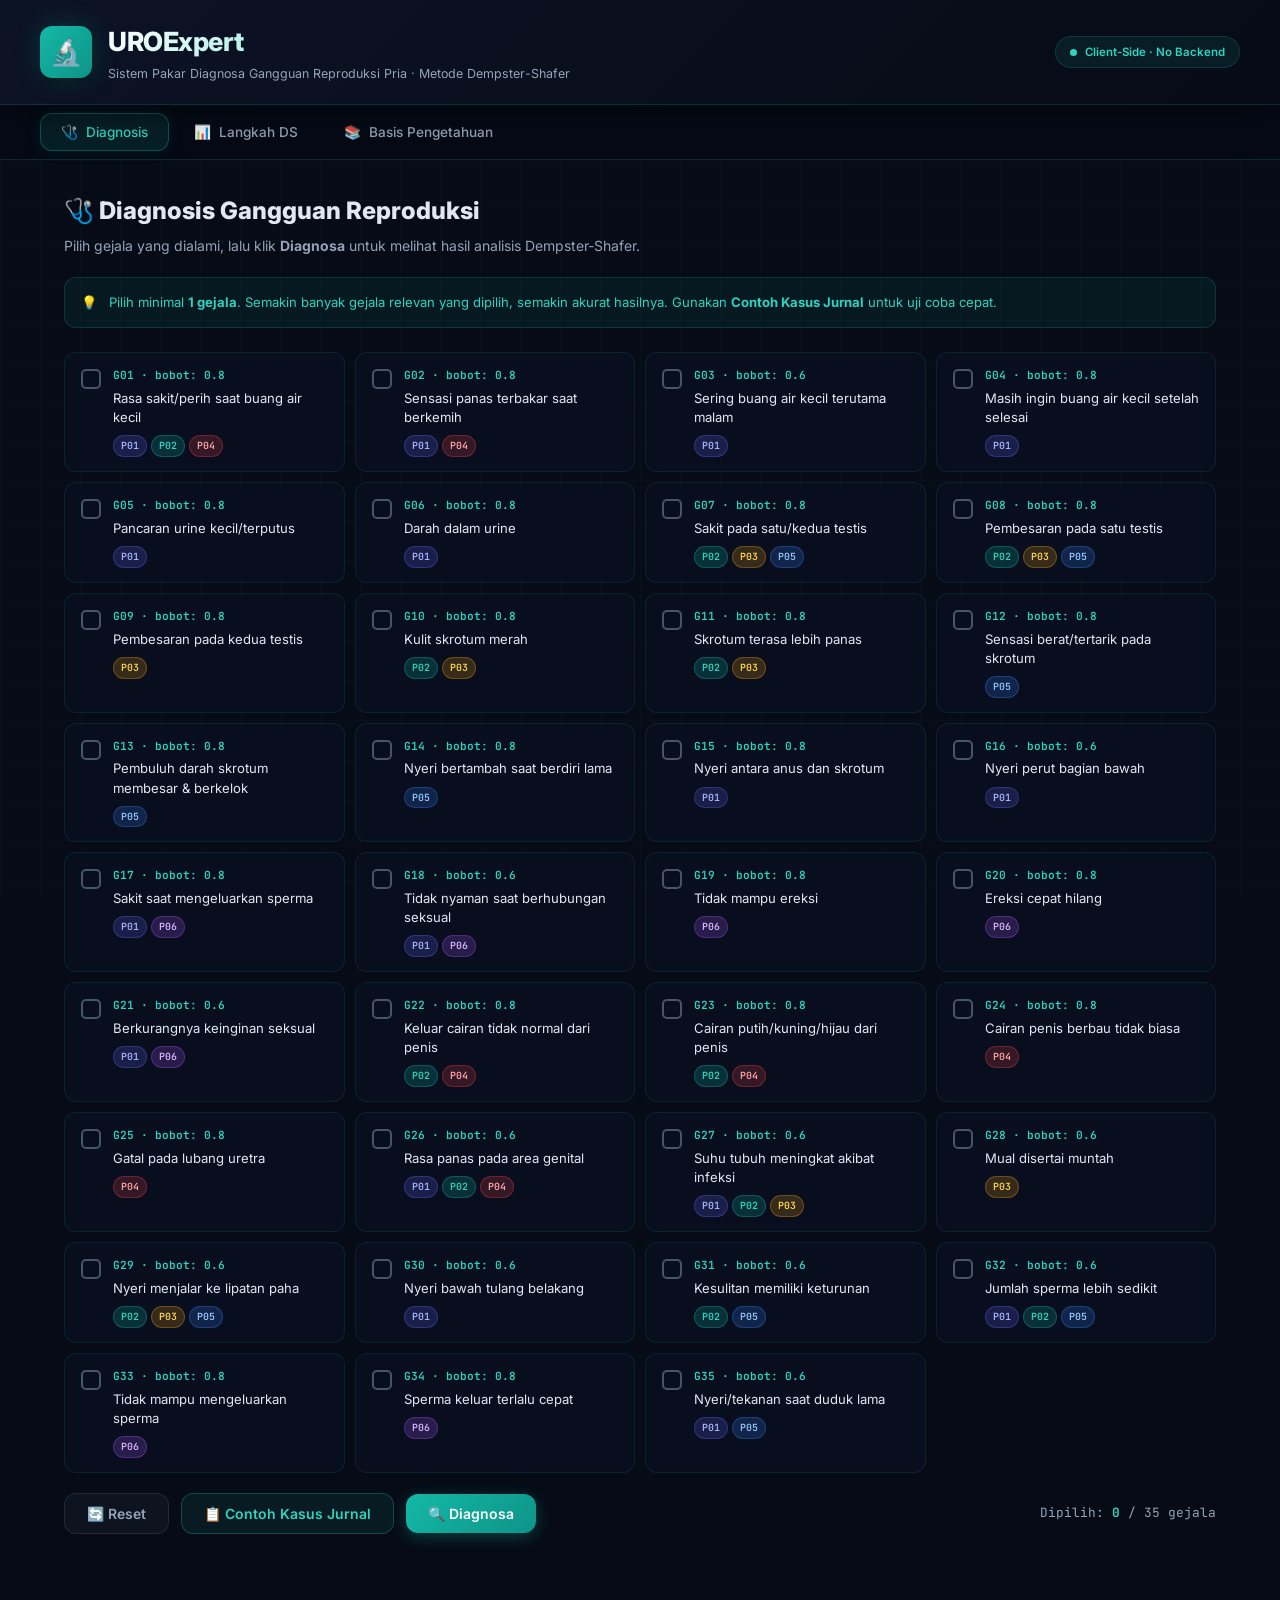
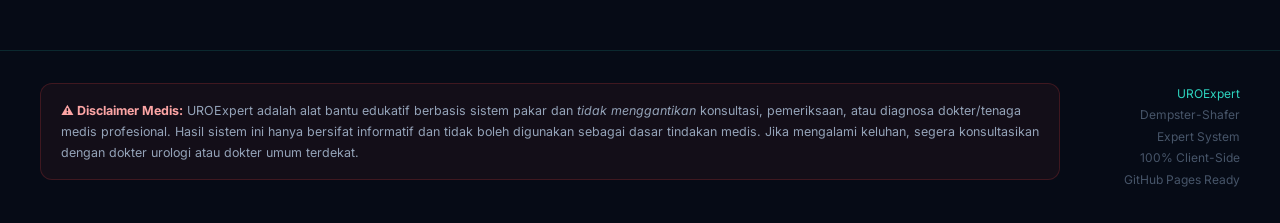
==== UROExpert/index.html @ 58d56a56 "add new expert system" ====
<!DOCTYPE html>
<html lang="id">
<head>
  <meta charset="UTF-8" />
  <meta name="viewport" content="width=device-width, initial-scale=1.0" />
  <title>UROExpert — Sistem Pakar Gangguan Reproduksi Pria</title>
  <meta name="description" content="Sistem pakar berbasis Dempster-Shafer untuk diagnosa gangguan reproduksi pria. 100% client-side." />
  <link rel="stylesheet" href="style.css" />
  <script src="dempster_shafer.js" defer></script>
</head>
<body>

<!-- ═══════════════════════════════ HEADER ═══════════════════════════════ -->
<header>
  <div class="header-inner">
    <div class="logo-icon">🔬</div>
    <div class="logo-text">
      <h1>UROExpert</h1>
      <p>Sistem Pakar Diagnosa Gangguan Reproduksi Pria · Metode Dempster-Shafer</p>
    </div>
    <div class="header-badge">
      <div class="badge-dot"></div>
      Client-Side · No Backend
    </div>
  </div>
</header>

<!-- ═══════════════════════════════ TABS ═════════════════════════════════ -->
<nav class="nav-tabs" role="navigation" aria-label="Tab navigasi">
  <div class="nav-tabs-inner">
    <button class="tab-btn active" data-tab="diagnosis" onclick="switchTab('diagnosis')">
      🩺 <span class="tab-label">Diagnosis</span>
    </button>
    <button class="tab-btn" data-tab="stepbystep" onclick="switchTab('stepbystep')">
      📊 <span class="tab-label">Langkah DS</span>
    </button>
    <button class="tab-btn" data-tab="knowledge" onclick="switchTab('knowledge')">
      📚 <span class="tab-label">Basis Pengetahuan</span>
    </button>
  </div>
</nav>

<!-- ═══════════════════════════════ MAIN ═════════════════════════════════ -->
<main>

  <!-- ──────────────────── TAB 1: DIAGNOSIS ──────────────────── -->
  <div id="tab-diagnosis" class="tab-panel active">

    <div class="section-header">
      <h2>🩺 Diagnosis Gangguan Reproduksi</h2>
      <p>Pilih gejala yang dialami, lalu klik <strong>Diagnosa</strong> untuk melihat hasil analisis Dempster-Shafer.</p>
    </div>

    <!-- Info banner -->
    <div class="info-banner teal mb-24">
      <span>💡</span>
      <span>Pilih minimal <strong>1 gejala</strong>. Semakin banyak gejala relevan yang dipilih, semakin akurat hasilnya. Gunakan <strong>Contoh Kasus Jurnal</strong> untuk uji coba cepat.</span>
    </div>

    <!-- Symptom grid — akan di-render oleh JS -->
    <div id="symptom-grid" class="symptom-grid" role="group" aria-label="Daftar gejala"></div>

    <!-- Action bar -->
    <div class="action-bar">
      <button class="btn btn-ghost" onclick="resetGejala()">🔄 Reset</button>
      <button class="btn btn-secondary" onclick="loadKasusJurnal()">📋 Contoh Kasus Jurnal</button>
      <button class="btn btn-primary" id="btn-diagnosa" onclick="jalankanDiagnosa()">
        🔍 Diagnosa
      </button>
      <div class="counter-badge">Dipilih: <span id="count-selected">0</span> / 35 gejala</div>
    </div>

    <!-- ─── RESULT SECTION ─── -->
    <div id="result-section">

      <!-- Top diagnosis -->
      <div id="top-diagnosis-box" class="top-diagnosis slide-up">
        <div class="top-label">⚕️ Diagnosa Utama</div>
        <div id="top-name" class="top-name">—</div>
        <div id="top-pct" class="top-pct">—</div>
        <div id="top-desc" class="top-desc">—</div>
      </div>

      <div class="grid-2 mb-24">
        <!-- Bar Chart -->
        <div class="card slide-up" style="animation-delay:0.1s">
          <div class="card-title">
            <div class="icon">📊</div>
            Nilai Massa Final (m)
          </div>
          <div id="bar-list" class="bar-list"></div>
        </div>

        <!-- Belief & Plausibility Table -->
        <div class="card slide-up" style="animation-delay:0.15s">
          <div class="card-title">
            <div class="icon">📐</div>
            Belief &amp; Plausibility
          </div>
          <div style="overflow-x:auto">
            <table class="bp-table" id="bp-table">
              <thead>
                <tr>
                  <th>Penyakit</th>
                  <th>Bel(A)</th>
                  <th>Pl(A)</th>
                  <th>Interval</th>
                </tr>
              </thead>
              <tbody id="bp-tbody"></tbody>
            </table>
          </div>
        </div>
      </div>

      <!-- DS Steps Accordion -->
      <div class="card slide-up" style="animation-delay:0.2s; margin-bottom:24px;">
        <div class="card-title">
          <div class="icon">⚙️</div>
          Langkah-Langkah Dempster-Shafer
          <button class="btn btn-ghost" style="margin-left:auto;padding:6px 14px;font-size:0.75rem;"
            onclick="toggleAllSteps()">Buka/Tutup Semua</button>
        </div>

        <div class="formula-block mb-16">
          <span class="hl">Aturan Kombinasi:</span><br>
          m₁₂(Z) = <span class="hl">Σ</span><sub>X∩Y=Z</sub> m₁(X)·m₂(Y)  /  (1 − K)<br>
          K = <span class="hl-warn">Σ</span><sub>X∩Y=∅</sub> m₁(X)·m₂(Y)  <span style="color:#475569">← faktor konflik</span>
        </div>

        <div id="steps-accordion" class="steps-accordion"></div>
      </div>

      <!-- Rekomendasi -->
      <div class="card slide-up" style="animation-delay:0.25s;">
        <div class="card-title">
          <div class="icon">💊</div>
          Rekomendasi Penanganan
        </div>
        <div id="rekomendasi-list"></div>
        <div class="info-banner warn" style="margin-top:16px;margin-bottom:0;">
          <span>⚠️</span>
          <span>Rekomendasi di atas hanya bersifat informatif. Selalu konsultasikan kondisi Anda dengan dokter atau tenaga medis profesional.</span>
        </div>
      </div>

    </div><!-- /result-section -->

  </div><!-- /tab-diagnosis -->

  <!-- ──────────────────── TAB 2: LANGKAH DS ──────────────────── -->
  <div id="tab-stepbystep" class="tab-panel">

    <div class="section-header">
      <h2>📊 Langkah Dempster-Shafer Step-by-Step</h2>
      <p>Navigasi setiap langkah kombinasi massa secara interaktif.</p>
    </div>

    <div id="sbs-empty" class="empty-state card">
      <div class="icon">🧮</div>
      <h3>Belum ada hasil diagnosa</h3>
      <p>Jalankan diagnosa pada tab <strong>Diagnosis</strong> terlebih dahulu untuk melihat visualisasi langkah-langkah Dempster-Shafer.</p>
    </div>

    <div id="sbs-main" style="display:none;">

      <!-- Navigation -->
      <div class="sbs-nav">
        <button class="btn btn-ghost" id="btn-prev" onclick="sbsNav(-1)" disabled>← Sebelumnya</button>
        <button class="btn btn-ghost" id="btn-next" onclick="sbsNav(+1)">Berikutnya →</button>
        <div class="step-indicator">Langkah <span id="sbs-current">1</span> / <span id="sbs-total">1</span></div>
      </div>

      <!-- Step content -->
      <div id="sbs-content"></div>

      <!-- Final result box -->
      <div class="card" id="sbs-final" style="margin-top:20px;display:none;">
        <div class="card-title"><div class="icon">🏆</div>Massa Final (Semua Langkah Selesai)</div>
        <div id="sbs-final-table"></div>
      </div>

    </div>

  </div><!-- /tab-stepbystep -->

  <!-- ──────────────────── TAB 3: BASIS PENGETAHUAN ──────────────────── -->
  <div id="tab-knowledge" class="tab-panel">

    <div class="section-header">
      <h2>📚 Basis Pengetahuan</h2>
      <p>Data penyakit, gejala, dan bobot belief pakar yang digunakan oleh sistem.</p>
    </div>

    <!-- Disease cards -->
    <div class="disease-grid" id="disease-grid"></div>

    <!-- Gejala × Penyakit Matrix -->
    <div class="card">
      <div class="card-title">
        <div class="icon">📋</div>
        Matriks Gejala × Penyakit
        <span class="text-muted text-sm" style="margin-left:8px;font-weight:400;">(G01–G35 × P01–P06 dengan bobot belief)</span>
      </div>
      <div class="matrix-wrap">
        <table class="kb-matrix" id="kb-matrix">
          <thead>
            <tr id="kb-matrix-header"></tr>
          </thead>
          <tbody id="kb-matrix-body"></tbody>
        </table>
      </div>
    </div>

    <!-- Formula explanation -->
    <div class="card" style="margin-top:20px;">
      <div class="card-title"><div class="icon">📐</div>Penjelasan Metode</div>
      <div class="grid-2">
        <div>
          <p class="text-sm text-muted mb-8"><strong style="color:var(--text-primary)">Fungsi Massa Dasar</strong></p>
          <div class="formula-block">
            m{A} = <span class="hl">belief</span> (bobot pakar)<br>
            m{Θ} = <span class="hl">1 − belief</span> (ketidakpastian)<br>
            di mana A = set penyakit terkait gejala
          </div>
          <p class="text-sm text-muted mb-8"><strong style="color:var(--text-primary)">Aturan Kombinasi Dempster</strong></p>
          <div class="formula-block">
            m₁₂(Z) = <span class="hl">Σ<sub>X∩Y=Z</sub></span> m₁(X)·m₂(Y) / (1−K)<br>
            K = <span class="hl-warn">Σ<sub>X∩Y=∅</sub></span> m₁(X)·m₂(Y)
          </div>
        </div>
        <div>
          <p class="text-sm text-muted mb-8"><strong style="color:var(--text-primary)">Belief &amp; Plausibility</strong></p>
          <div class="formula-block">
            Bel(A) = <span class="hl">Σ<sub>B⊆A</sub></span> m(B)<br>
            Pl(A)  = <span class="hl">Σ<sub>B∩A≠∅</sub></span> m(B)<br><br>
            <span style="color:#475569">Bel(A) ≤ kemungkinan sebenarnya ≤ Pl(A)</span>
          </div>
          <p class="text-sm text-muted mb-8"><strong style="color:var(--text-primary)">Frame of Discernment (Θ)</strong></p>
          <div class="formula-block">
            Θ = {P01, P02, P03, P04, P05, P06}<br>
            <span style="color:#475569">= himpunan semua hipotesis yang mungkin</span>
          </div>
        </div>
      </div>
    </div>

  </div><!-- /tab-knowledge -->

</main>

<!-- ═══════════════════════════════ FOOTER ═══════════════════════════════ -->
<footer>
  <div class="footer-inner">
    <div class="disclaimer">
      <strong>⚠️ Disclaimer Medis:</strong> UROExpert adalah alat bantu edukatif berbasis sistem pakar dan <em>tidak menggantikan</em> konsultasi, pemeriksaan, atau diagnosa dokter/tenaga medis profesional. Hasil sistem ini hanya bersifat informatif dan tidak boleh digunakan sebagai dasar tindakan medis. Jika mengalami keluhan, segera konsultasikan dengan dokter urologi atau dokter umum terdekat.
    </div>
    <div class="footer-info">
      <span>UROExpert</span><br>
      Dempster-Shafer<br>
      Expert System<br>
      100% Client-Side<br>
      GitHub Pages Ready
    </div>
  </div>
</footer>

<!-- ═══════════════════════════════ SCRIPTS ═══════════════════════════════ -->
<script>
// ─────────────────────────────────────────────────────────────
//  Warna dan deskripsi per penyakit (untuk UI)
// ─────────────────────────────────────────────────────────────
const PENYAKIT_META = {
  P01: { icon:'🔴', color:'#a5b4fc', bg:'rgba(99,102,241,0.15)', border:'rgba(99,102,241,0.3)',  desc:'Peradangan kelenjar prostat, sering menyebabkan nyeri saat berkemih dan gangguan saluran kemih.' },
  P02: { icon:'🟡', color:'#2dd4bf', bg:'rgba(20,184,166,0.15)', border:'rgba(20,184,166,0.3)',  desc:'Peradangan epididimis (saluran di belakang testis), umumnya akibat infeksi bakteri.' },
  P03: { icon:'🟠', color:'#fcd34d', bg:'rgba(245,158,11,0.15)', border:'rgba(245,158,11,0.3)',  desc:'Peradangan testis, dapat disebabkan oleh virus (misalnya gondongan) atau bakteri.' },
  P04: { icon:'🔴', color:'#fca5a5', bg:'rgba(239,68,68,0.15)',  border:'rgba(239,68,68,0.3)',   desc:'Peradangan uretra (saluran kencing), sering ditandai dengan keluarnya cairan tidak normal.' },
  P05: { icon:'🔵', color:'#93c5fd', bg:'rgba(59,130,246,0.15)', border:'rgba(59,130,246,0.3)',  desc:'Pembengkakan pembuluh darah vena di skrotum, dapat memengaruhi kesuburan pria.' },
  P06: { icon:'🟣', color:'#d8b4fe', bg:'rgba(168,85,247,0.15)', border:'rgba(168,85,247,0.3)',  desc:'Ketidakmampuan atau kesulitan mencapai/mempertahankan ereksi yang cukup untuk aktivitas seksual.' },
};

// State aplikasi
let gejalaTerpilih   = new Set();  // kode gejala yang dipilih user
let hasilDiagnosa    = null;       // objek hasil DS.diagnosa(...)
let sbsStepIndex     = 0;          // indeks langkah step-by-step
let allStepsOpen     = false;      // toggle accordion semua langkah

// ─────────────────────────────────────────────────────────────
//  INISIALISASI — tunggu DS siap
// ─────────────────────────────────────────────────────────────
document.addEventListener('DOMContentLoaded', () => {
  renderSymptomGrid();
  renderDiseaseCards();
  renderKBMatrix();
});

// ─────────────────────────────────────────────────────────────
//  TAB NAVIGATION
// ─────────────────────────────────────────────────────────────
function switchTab(tabName) {
  document.querySelectorAll('.tab-panel').forEach(p => p.classList.remove('active'));
  document.querySelectorAll('.tab-btn').forEach(b => b.classList.remove('active'));
  document.getElementById('tab-' + tabName).classList.add('active');
  document.querySelector(`[data-tab="${tabName}"]`).classList.add('active');

  // Jika pindah ke step-by-step, render konten
  if (tabName === 'stepbystep' && hasilDiagnosa) {
    renderSBSStep(sbsStepIndex);
  }
}

// ─────────────────────────────────────────────────────────────
//  TAB 1: DIAGNOSIS
// ─────────────────────────────────────────────────────────────

/** Render grid checkbox gejala */
function renderSymptomGrid() {
  const grid = document.getElementById('symptom-grid');
  grid.innerHTML = '';

  for (const [kode, data] of Object.entries(DS.GEJALA)) {
    const [nama, penyakitSet, belief] = data;
    const card = document.createElement('div');
    card.className = 'symptom-card';
    card.id = 'card-' + kode;
    card.setAttribute('role', 'checkbox');
    card.setAttribute('aria-checked', 'false');
    card.setAttribute('tabindex', '0');
    card.onclick = () => toggleGejala(kode);
    card.onkeydown = (e) => { if (e.key === ' ' || e.key === 'Enter') toggleGejala(kode); };

    // Tags penyakit terkait
    const tags = [...penyakitSet].sort().map(p =>
      `<span class="stag stag-${p}">${p}</span>`
    ).join('');

    card.innerHTML = `
      <div class="symptom-check" id="check-${kode}"></div>
      <div class="symptom-content">
        <div class="symptom-code">${kode} · bobot: ${belief.toFixed(1)}</div>
        <div class="symptom-name">${nama}</div>
        <div class="symptom-tags">${tags}</div>
      </div>
    `;
    grid.appendChild(card);
  }
}

/** Toggle pilihan gejala */
function toggleGejala(kode) {
  if (gejalaTerpilih.has(kode)) {
    gejalaTerpilih.delete(kode);
    document.getElementById('card-' + kode).classList.remove('selected');
    document.getElementById('card-' + kode).setAttribute('aria-checked', 'false');
  } else {
    gejalaTerpilih.add(kode);
    document.getElementById('card-' + kode).classList.add('selected');
    document.getElementById('card-' + kode).setAttribute('aria-checked', 'true');
  }
  document.getElementById('count-selected').textContent = gejalaTerpilih.size;
}

/** Reset semua pilihan */
function resetGejala() {
  gejalaTerpilih.forEach(kode => {
    document.getElementById('card-' + kode).classList.remove('selected');
    document.getElementById('card-' + kode).setAttribute('aria-checked', 'false');
  });
  gejalaTerpilih.clear();
  document.getElementById('count-selected').textContent = '0';
  document.getElementById('result-section').classList.remove('visible');
  hasilDiagnosa = null;
}

/** Muat kasus contoh dari jurnal */
function loadKasusJurnal() {
  resetGejala();
  DS.KASUS_JURNAL.forEach(kode => {
    gejalaTerpilih.add(kode);
    document.getElementById('card-' + kode).classList.add('selected');
    document.getElementById('card-' + kode).setAttribute('aria-checked', 'true');
  });
  document.getElementById('count-selected').textContent = gejalaTerpilih.size;

  // Scroll ke atas grid
  document.getElementById('symptom-grid').scrollIntoView({ behavior: 'smooth', block: 'start' });
}

/** Jalankan algoritma Dempster-Shafer */
function jalankanDiagnosa() {
  if (gejalaTerpilih.size === 0) {
    alert('Silakan pilih minimal satu gejala terlebih dahulu.');
    return;
  }

  const btn = document.getElementById('btn-diagnosa');
  btn.disabled = true;
  btn.innerHTML = '<div class="spinner"></div> Menghitung...';

  // Gunakan setTimeout agar spinner sempat tampil
  setTimeout(() => {
    try {
      // Urutkan kode gejala sesuai urutan G01-G35
      const kodeUrut = [...gejalaTerpilih].sort();
      hasilDiagnosa = DS.diagnosa(kodeUrut);
      sbsStepIndex = 0;

      renderHasil(hasilDiagnosa);
      document.getElementById('result-section').classList.add('visible');
      document.getElementById('result-section').scrollIntoView({ behavior: 'smooth', block: 'start' });

      // Aktifkan tab step-by-step
      renderSBSMain();
    } finally {
      btn.disabled = false;
      btn.innerHTML = '🔍 Diagnosa';
    }
  }, 80);
}

/** Render semua komponen hasil */
function renderHasil(hasil) {
  const { top, massaFinal, beliefMap, plausibilityMap, steps } = hasil;

  // ─ Top diagnosis ─
  const topItem = top[0];
  document.getElementById('top-name').textContent = topItem.nama;
  const pct = (topItem.nilai * 100).toFixed(2);
  document.getElementById('top-pct').textContent =
    `Nilai Massa: ${pct}%  ·  Belief: ${(topItem.belief * 100).toFixed(2)}%  ·  Plausibility: ${(topItem.plausibility * 100).toFixed(2)}%`;
  document.getElementById('top-desc').textContent =
    '💊 Rekomendasi: ' + (DS.SOLUSI[topItem.kode] || '—');

  // ─ Bar chart ─
  const barList = document.getElementById('bar-list');
  barList.innerHTML = '';
  const maxVal = Math.max(...top.map(t => t.nilai), 0.001);

  top.forEach((item, i) => {
    const pctVal = (item.nilai * 100).toFixed(2);
    const widthPct = (item.nilai / maxVal * 100).toFixed(1);
    const isTop = i === 0;
    const meta = PENYAKIT_META[item.kode];

    barList.innerHTML += `
      <div class="bar-item">
        <div class="bar-header">
          <span class="bar-label">${meta.icon} ${item.nama} <span style="font-family:var(--font-mono);font-size:0.7rem;color:var(--text-muted)">(${item.kode})</span></span>
          <span class="bar-val">${pctVal}%</span>
        </div>
        <div class="bar-track">
          <div class="bar-fill ${isTop ? 'top-fill' : ''}" id="bar-${item.kode}" data-width="${widthPct}"></div>
        </div>
      </div>
    `;
  });

  // Animasi bar
  requestAnimationFrame(() => {
    requestAnimationFrame(() => {
      document.querySelectorAll('.bar-fill').forEach(el => {
        el.style.width = el.dataset.width + '%';
      });
    });
  });

  // ─ Belief & Plausibility table ─
  const tbody = document.getElementById('bp-tbody');
  tbody.innerHTML = '';
  top.forEach(item => {
    const bel = (beliefMap[item.kode] * 100).toFixed(4);
    const pl  = (plausibilityMap[item.kode] * 100).toFixed(4);
    const meta = PENYAKIT_META[item.kode];
    tbody.innerHTML += `
      <tr>
        <td>
          <span class="badge-penyakit" style="background:${meta.bg};color:${meta.color};border:1px solid ${meta.border}">
            ${item.kode}
          </span>
          <span style="margin-left:8px;font-size:0.8rem;">${item.nama}</span>
        </td>
        <td class="mono" style="color:${meta.color}">${bel}%</td>
        <td class="mono" style="color:#94a3b8">${pl}%</td>
        <td class="mono" style="font-size:0.7rem;color:var(--text-muted)">[${bel}%, ${pl}%]</td>
      </tr>
    `;
  });

  // ─ Steps accordion ─
  renderStepsAccordion(steps);

  // ─ Rekomendasi ─
  const rekBox = document.getElementById('rekomendasi-list');
  rekBox.innerHTML = '';

  // Tampilkan top 3 yang punya nilai > 0
  const topFiltered = top.filter(t => t.nilai > 0).slice(0, 3);
  topFiltered.forEach((item, i) => {
    const meta = PENYAKIT_META[item.kode];
    rekBox.innerHTML += `
      <div style="display:flex;gap:14px;align-items:flex-start;padding:16px;background:rgba(0,0,0,0.2);border-radius:10px;margin-bottom:10px;border:1px solid ${meta.border};">
        <div style="width:36px;height:36px;background:${meta.bg};border-radius:8px;display:flex;align-items:center;justify-content:center;font-size:18px;flex-shrink:0;">${meta.icon}</div>
        <div>
          <div style="font-weight:700;color:${meta.color};margin-bottom:4px;">
            ${i === 0 ? '🥇' : i === 1 ? '🥈' : '🥉'} ${item.kode} — ${item.nama}
            <span style="font-family:var(--font-mono);font-size:0.72rem;color:var(--text-muted);margin-left:8px;">m = ${(item.nilai*100).toFixed(2)}%</span>
          </div>
          <div style="font-size:0.81rem;color:var(--text-secondary);line-height:1.6;">${DS.SOLUSI[item.kode] || '—'}</div>
        </div>
      </div>
    `;
  });

  if (topFiltered.length === 0) {
    rekBox.innerHTML = '<p class="text-muted text-sm">Tidak ada penyakit dengan nilai massa signifikan.</p>';
  }
}

/** Render accordion langkah-langkah DS */
function renderStepsAccordion(steps) {
  const acc = document.getElementById('steps-accordion');
  acc.innerHTML = '';

  steps.forEach((step, idx) => {
    const isInit = step.iterasi === 0;
    const konflikPct = (step.konflik * 100).toFixed(4);

    const item = document.createElement('div');
    item.className = 'step-item';
    item.id = 'step-acc-' + idx;

    let headerContent = `
      <div class="step-num">${isInit ? '0' : step.iterasi}</div>
      <div class="step-title">${escHTML(step.label)}</div>
    `;

    if (!isInit) {
      headerContent += `<div class="step-konflik">K = ${konflikPct}%</div>`;
    }
    headerContent += `<div class="step-chevron">▼</div>`;

    item.innerHTML = `
      <div class="step-header" onclick="toggleStep(${idx})">
        ${headerContent}
      </div>
      <div class="step-body">
        ${buildStepBody(step)}
      </div>
    `;
    acc.appendChild(item);
  });

  // Buka langkah terakhir secara default
  const lastIdx = steps.length - 1;
  if (lastIdx >= 0) {
    document.getElementById('step-acc-' + lastIdx).classList.add('open');
  }
}

/** Bangun konten body sebuah langkah */
function buildStepBody(step) {
  const isInit = step.iterasi === 0;

  if (isInit) {
    // Langkah 0: tampilkan massa awal
    return `
      <p class="text-sm text-muted mb-12">Massa dasar dari gejala pertama <strong>${step.m2Label}</strong>:</p>
      ${buildMassTable(step.hasil)}
    `;
  }

  let html = '';

  // Tabel m1
  html += `<p class="text-sm text-muted mb-8"><strong style="color:var(--text-primary)">m₁</strong> (massa kumulatif sebelumnya):</p>`;
  html += buildMassTable(step.m1);

  // Tabel m2
  html += `<p class="text-sm text-muted mb-8" style="margin-top:14px;"><strong style="color:var(--text-primary)">m₂</strong> — Gejala <strong>${step.m2Label}</strong> (${escHTML(DS.GEJALA[step.m2Label][0])}):</p>`;
  html += buildMassTable(step.m2);

  // Tabel perkalian m1 × m2
  html += `<p class="text-sm text-muted mb-8" style="margin-top:14px;"><strong style="color:var(--text-primary)">Tabel Perkalian m₁ × m₂:</strong></p>`;
  html += buildMultiplicationMatrix(step.m1, step.m2, step.tabelPerkalian);

  // Nilai K dan normalizer
  const normalizer = 1 - step.konflik;
  html += `
    <div style="display:flex;gap:12px;flex-wrap:wrap;margin:14px 0;">
      <div class="konflik-badge">⚡ K (konflik) = ${(step.konflik * 100).toFixed(6)}%</div>
      <div class="normalizer-badge">÷ (1 − K) = ${normalizer.toFixed(6)}</div>
    </div>
  `;

  // Hasil kombinasi
  html += `<p class="text-sm text-muted mb-8"><strong style="color:var(--text-primary)">Hasil m₁₂ = m₁ ⊕ m₂ (setelah normalisasi):</strong></p>`;
  html += buildMassTable(step.hasil);

  return html;
}

/** Render tabel massa { key → nilai } */
function buildMassTable(m) {
  if (!m || Object.keys(m).length === 0) return '<p class="text-muted text-sm">—</p>';
  let html = `<table class="massa-table"><thead><tr><th>Himpunan</th><th>Key</th><th>Massa m(·)</th></tr></thead><tbody>`;
  const sorted = Object.entries(m).sort((a,b) => b[1] - a[1]);
  sorted.forEach(([key, val]) => {
    if (key === 'CONFLICT') return;
    const label = DS.labelKey(key);
    html += `
      <tr>
        <td style="color:var(--text-primary)">${escHTML(label)}</td>
        <td style="color:var(--text-muted);font-size:0.7rem">${escHTML(key)}</td>
        <td style="color:var(--teal-400);font-weight:700">${val.toFixed(6)}</td>
      </tr>
    `;
  });
  html += '</tbody></table>';
  return html;
}

/** Render tabel perkalian m1 × m2 */
function buildMultiplicationMatrix(m1, m2, perkalian) {
  const keys1 = Object.keys(m1).filter(k => k !== 'CONFLICT');
  const keys2 = Object.keys(m2).filter(k => k !== 'CONFLICT');

  let html = `<div class="mul-matrix-wrap"><table class="mul-matrix">`;

  // Header row: keys m2
  html += `<thead><tr><th class="header-corner">m₁ \\ m₂</th>`;
  keys2.forEach(k2 => {
    html += `<th title="${k2}">${escHTML(DS.labelKey(k2))}<br><span style="font-size:0.6rem;font-weight:400;color:var(--text-muted)">${escHTML(k2)}</span></th>`;
  });
  html += `</tr></thead><tbody>`;

  // Body rows: keys m1 × m2 values
  keys1.forEach(k1 => {
    html += `<tr><th style="text-align:left;" title="${k1}">${escHTML(DS.labelKey(k1))}<br><span style="font-size:0.6rem;font-weight:400;color:var(--text-muted)">${escHTML(k1)}</span></th>`;

    keys2.forEach(k2 => {
      const cell = perkalian.find(p => p.keyA === k1 && p.keyB === k2);
      const irisan = cell ? cell.irisan : DS.intersectKeys ? '?' : '?';
      const produk = cell ? cell.produk : 0;
      const iriLabel = cell ? DS.labelKey(cell.irisan) : '?';

      let cls = '';
      if (cell && cell.irisan === 'EMPTY')    cls = 'intersect-empty';
      else if (cell && cell.irisan === DS.THETA_KEY) cls = 'intersect-theta';
      else cls = 'intersect-single';

      html += `
        <td>
          <div class="${cls}">${escHTML(iriLabel)}</div>
          <div class="val-cell">${(m1[k1] || 0).toFixed(4)} × ${(m2[k2] || 0).toFixed(4)}</div>
          <div class="val-cell" style="color:var(--teal-400);font-weight:700">${produk.toFixed(6)}</div>
        </td>
      `;
    });
    html += '</tr>';
  });

  html += '</tbody></table></div>';
  return html;
}

/** Toggle satu item accordion */
function toggleStep(idx) {
  const item = document.getElementById('step-acc-' + idx);
  item.classList.toggle('open');
}

/** Toggle semua accordion */
function toggleAllSteps() {
  allStepsOpen = !allStepsOpen;
  document.querySelectorAll('.step-item').forEach(el => {
    if (allStepsOpen) el.classList.add('open');
    else el.classList.remove('open');
  });
}

// ─────────────────────────────────────────────────────────────
//  TAB 2: STEP-BY-STEP
// ─────────────────────────────────────────────────────────────

/** Siapkan tampilan SBS setelah diagnosa selesai */
function renderSBSMain() {
  if (!hasilDiagnosa) return;
  document.getElementById('sbs-empty').style.display = 'none';
  document.getElementById('sbs-main').style.display  = 'block';
  document.getElementById('sbs-total').textContent   = hasilDiagnosa.steps.length;
  sbsStepIndex = 0;
  renderSBSStep(0);
}

/** Navigasi prev/next step-by-step */
function sbsNav(delta) {
  if (!hasilDiagnosa) return;
  const max = hasilDiagnosa.steps.length - 1;
  sbsStepIndex = Math.max(0, Math.min(max, sbsStepIndex + delta));
  renderSBSStep(sbsStepIndex);
}

/** Render konten SBS untuk satu langkah */
function renderSBSStep(idx) {
  if (!hasilDiagnosa) return;
  const steps = hasilDiagnosa.steps;
  const step  = steps[idx];
  if (!step) return;

  document.getElementById('sbs-current').textContent = idx + 1;
  document.getElementById('btn-prev').disabled = idx === 0;
  document.getElementById('btn-next').disabled = idx === steps.length - 1;

  const isInit = step.iterasi === 0;
  const konflikPct = (step.konflik * 100).toFixed(6);
  const normalizer = (1 - step.konflik).toFixed(6);

  let html = `<div class="sbs-content">`;

  // ─ Judul langkah ─
  html += `
    <div class="sbs-card">
      <div class="sbs-title">
        <span style="background:rgba(20,184,166,0.15);color:var(--teal-400);width:36px;height:36px;border-radius:50%;display:inline-flex;align-items:center;justify-content:center;font-family:var(--font-mono);font-size:0.8rem;font-weight:700;">${isInit ? '0' : idx}</span>
        ${escHTML(step.label)}
      </div>
      <div class="sbs-subtitle">
        ${isInit
          ? 'Inisialisasi fungsi massa dasar dari gejala pertama. Belum ada kombinasi.'
          : `Menggabungkan massa kumulatif dengan gejala baru menggunakan Aturan Dempster.`}
      </div>
  `;

  if (isInit) {
    // Tampilkan massa awal saja
    html += `
      <p class="text-sm text-muted mb-12">Fungsi massa dasar untuk <strong>${step.m2Label}</strong> — <em>${escHTML(DS.GEJALA[step.m2Label][0])}</em>:</p>
      ${buildMassTable(step.hasil)}
    `;
  } else {
    // m1
    html += `
      <p class="text-sm text-muted mb-8" style="margin-top:4px"><strong style="color:var(--text-primary)">m₁ — Massa kumulatif langkah sebelumnya:</strong></p>
      ${buildMassTable(step.m1)}
    `;
    // m2
    html += `
      <p class="text-sm text-muted mb-8" style="margin-top:16px"><strong style="color:var(--text-primary)">m₂ — Gejala ${step.m2Label}: <em>${escHTML(DS.GEJALA[step.m2Label][0])}</em></strong></p>
      ${buildMassTable(step.m2)}
    `;

    // Tabel perkalian
    html += `
      <hr class="divider">
      <p class="text-sm mb-8"><strong style="color:var(--text-primary)">📊 Tabel Perkalian m₁ × m₂</strong> <span class="text-muted">(setiap sel = irisan, produk nilai massa)</span></p>
      ${buildMultiplicationMatrix(step.m1, step.m2, step.tabelPerkalian)}
    `;

    // K dan normalizer
    html += `
      <hr class="divider">
      <p class="text-sm text-muted mb-12"><strong style="color:var(--text-primary)">Faktor Konflik &amp; Normalisasi:</strong></p>
      <div style="display:flex;gap:12px;flex-wrap:wrap;margin-bottom:16px;">
        <div class="konflik-badge">⚡ K = ${konflikPct}%</div>
        <div class="normalizer-badge">1 − K = ${normalizer}</div>
      </div>

      <div class="step-formula">
        K = jumlah produk pasangan <span class="highlight">X ∩ Y = ∅</span><br>
        m₁₂(Z) = <span class="highlight">Σ<sub>X∩Y=Z</sub> m₁(X)·m₂(Y)</span> / (1 − K)<br>
        &nbsp;&nbsp;&nbsp;&nbsp;&nbsp;&nbsp;&nbsp;= Σ ... / ${normalizer}
      </div>

      <p class="text-sm text-muted mb-8" style="margin-top:16px;"><strong style="color:var(--text-primary)">Hasil Kombinasi m₁₂ = m₁ ⊕ m₂:</strong></p>
      ${buildMassTable(step.hasil)}
    `;
  }

  html += `</div></div>`;

  document.getElementById('sbs-content').innerHTML = html;

  // Tampilkan tabel final jika ini langkah terakhir
  const finalBox  = document.getElementById('sbs-final');
  const finalTable= document.getElementById('sbs-final-table');
  if (idx === steps.length - 1 && hasilDiagnosa.massaFinal) {
    finalBox.style.display = 'block';
    finalTable.innerHTML   = buildFinalSummary(hasilDiagnosa);
  } else {
    finalBox.style.display = 'none';
  }
}

/** Ringkasan massa final dengan ranking */
function buildFinalSummary(hasil) {
  const { top, massaFinal } = hasil;
  let html = '<div class="bar-list">';
  const maxVal = Math.max(...top.map(t => t.nilai), 0.001);
  top.forEach((item, i) => {
    const pct = (item.nilai * 100).toFixed(4);
    const widthPct = (item.nilai / maxVal * 100).toFixed(1);
    const meta = PENYAKIT_META[item.kode];
    html += `
      <div class="bar-item">
        <div class="bar-header">
          <span class="bar-label">${meta.icon} ${item.kode} — ${item.nama}</span>
          <span class="bar-val">${pct}%</span>
        </div>
        <div class="bar-track">
          <div class="bar-fill ${i===0?'top-fill':''}" style="width:${widthPct}%"></div>
        </div>
      </div>
    `;
  });
  html += '</div>';
  return html;
}

// ─────────────────────────────────────────────────────────────
//  TAB 3: BASIS PENGETAHUAN
// ─────────────────────────────────────────────────────────────

/** Render 6 kartu penyakit */
function renderDiseaseCards() {
  const grid = document.getElementById('disease-grid');
  grid.innerHTML = '';
  for (const [kode, nama] of Object.entries(DS.PENYAKIT)) {
    const meta = PENYAKIT_META[kode];
    // Hitung jumlah gejala yang terkait
    const gejalaTerkait = Object.entries(DS.GEJALA).filter(([, d]) => d[1].has(kode));

    grid.innerHTML += `
      <div class="disease-card">
        <div class="dc-header">
          <div class="dc-icon" style="background:${meta.bg};border:1px solid ${meta.border};">${meta.icon}</div>
          <div>
            <div class="dc-code" style="color:${meta.color}">${kode} · ${gejalaTerkait.length} gejala</div>
            <div class="dc-name">${nama}</div>
          </div>
        </div>
        <div class="dc-desc">${meta.desc}</div>
        <div class="dc-solusi"><strong>Penanganan:</strong> ${DS.SOLUSI[kode]}</div>
      </div>
    `;
  }
}

/** Render matriks gejala × penyakit */
function renderKBMatrix() {
  const pCodes = Object.keys(DS.PENYAKIT);

  // Header
  const headerRow = document.getElementById('kb-matrix-header');
  headerRow.innerHTML = '<th>Kode</th><th style="min-width:200px">Nama Gejala</th>';
  pCodes.forEach(p => {
    const meta = PENYAKIT_META[p];
    headerRow.innerHTML += `<th style="color:${meta.color}">${p}<br><span style="font-size:0.62rem;font-weight:400">${DS.PENYAKIT[p].split(' ')[0]}</span></th>`;
  });
  headerRow.innerHTML += '<th>Bobot</th>';

  // Body
  const tbody = document.getElementById('kb-matrix-body');
  tbody.innerHTML = '';
  for (const [kode, data] of Object.entries(DS.GEJALA)) {
    const [nama, penyakitSet, belief] = data;
    let row = `<tr>
      <td class="gejala-code">${kode}</td>
      <td class="gejala-label">${escHTML(nama)}</td>
    `;
    pCodes.forEach(p => {
      if (penyakitSet.has(p)) {
        const meta = PENYAKIT_META[p];
        row += `<td><span class="dot-filled" style="background:${meta.bg};color:${meta.color};border-color:${meta.border}">${belief.toFixed(1)}</span></td>`;
      } else {
        row += `<td><span class="dot-empty">·</span></td>`;
      }
    });
    row += `<td class="mono" style="color:var(--teal-400)">${belief.toFixed(1)}</td>`;
    row += '</tr>';
    tbody.innerHTML += row;
  }
}

// ─────────────────────────────────────────────────────────────
//  UTILITAS
// ─────────────────────────────────────────────────────────────

/** Escape HTML untuk mencegah XSS */
function escHTML(str) {
  return String(str)
    .replace(/&/g, '&amp;')
    .replace(/</g, '&lt;')
    .replace(/>/g, '&gt;')
    .replace(/"/g, '&quot;');
}
</script>

</body>
</html>
---- UROExpert/style.css ----
/* ═══════════════════════════════════════════════════════════════
   style.css — UROExpert
   Dark glassmorphism, aksen teal, JetBrains Mono untuk angka
   ═══════════════════════════════════════════════════════════════ */

/* ── Google Fonts ─────────────────────────────────────────────── */
@import url('https://fonts.googleapis.com/css2?family=Inter:wght@300;400;500;600;700;800&family=JetBrains+Mono:wght@400;600;700&display=swap');

/* ── CSS Variables ────────────────────────────────────────────── */
:root {
  --bg-deep:        #060b16;
  --bg-surface:     #0d1626;
  --bg-card:        rgba(14, 25, 50, 0.70);
  --bg-card-hover:  rgba(20, 35, 65, 0.85);
  --glass-border:   rgba(45, 212, 191, 0.15);
  --glass-border-h: rgba(45, 212, 191, 0.45);

  --teal-400:  #2dd4bf;
  --teal-500:  #14b8a6;
  --teal-600:  #0d9488;
  --teal-glow: rgba(20, 184, 166, 0.25);

  --text-primary:   #e2e8f0;
  --text-secondary: #94a3b8;
  --text-muted:     #475569;
  --text-teal:      #2dd4bf;

  --success: #10b981;
  --warning: #f59e0b;
  --danger:  #ef4444;
  --info:    #3b82f6;

  --font-sans: 'Inter', sans-serif;
  --font-mono: 'JetBrains Mono', monospace;

  --radius-sm:  6px;
  --radius-md:  12px;
  --radius-lg:  18px;
  --radius-xl:  24px;

  --shadow-glow: 0 0 30px rgba(20, 184, 166, 0.15);
  --shadow-card: 0 8px 32px rgba(0, 0, 0, 0.4);
}

/* ── Reset ────────────────────────────────────────────────────── */
*, *::before, *::after { box-sizing: border-box; margin: 0; padding: 0; }
html { scroll-behavior: smooth; }
body {
  font-family: var(--font-sans);
  background-color: var(--bg-deep);
  color: var(--text-primary);
  min-height: 100vh;
  line-height: 1.6;
  overflow-x: hidden;
}

/* ── Animated background grid ─────────────────────────────────── */
body::before {
  content: '';
  position: fixed;
  inset: 0;
  background-image:
    linear-gradient(rgba(45, 212, 191, 0.03) 1px, transparent 1px),
    linear-gradient(90deg, rgba(45, 212, 191, 0.03) 1px, transparent 1px);
  background-size: 40px 40px;
  pointer-events: none;
  z-index: 0;
}

/* ── Header ───────────────────────────────────────────────────── */
header {
  position: relative;
  z-index: 10;
  background: linear-gradient(135deg, rgba(13,20,38,0.95) 0%, rgba(6,11,22,0.98) 100%);
  border-bottom: 1px solid var(--glass-border);
  padding: 0 24px;
  backdrop-filter: blur(20px);
  box-shadow: 0 4px 40px rgba(0,0,0,0.5);
}

.header-inner {
  max-width: 1200px;
  margin: 0 auto;
  display: flex;
  align-items: center;
  gap: 16px;
  padding: 20px 0;
}

.logo-icon {
  width: 52px; height: 52px;
  background: linear-gradient(135deg, var(--teal-500), var(--teal-600));
  border-radius: var(--radius-md);
  display: flex; align-items: center; justify-content: center;
  font-size: 26px;
  box-shadow: 0 0 24px var(--teal-glow), 0 4px 12px rgba(0,0,0,0.4);
  flex-shrink: 0;
}

.logo-text h1 {
  font-size: 1.65rem;
  font-weight: 800;
  background: linear-gradient(135deg, #fff 0%, var(--teal-400) 100%);
  -webkit-background-clip: text;
  -webkit-text-fill-color: transparent;
  background-clip: text;
  letter-spacing: -0.5px;
}

.logo-text p {
  font-size: 0.78rem;
  color: var(--text-secondary);
  margin-top: 2px;
}

.header-badge {
  margin-left: auto;
  display: flex; align-items: center; gap: 8px;
  font-size: 0.72rem;
  color: var(--text-teal);
  background: rgba(20,184,166,0.1);
  border: 1px solid var(--glass-border);
  padding: 6px 14px;
  border-radius: 20px;
  font-weight: 600;
  white-space: nowrap;
}

.badge-dot {
  width: 7px; height: 7px;
  border-radius: 50%;
  background: var(--teal-400);
  animation: pulse-dot 2s infinite;
}

@keyframes pulse-dot {
  0%,100% { opacity: 1; box-shadow: 0 0 0 0 rgba(45,212,191,0.5); }
  50%      { opacity: 0.7; box-shadow: 0 0 0 5px rgba(45,212,191,0); }
}

/* ── Navigation Tabs ──────────────────────────────────────────── */
.nav-tabs {
  position: sticky;
  top: 0;
  z-index: 9;
  background: rgba(6,11,22,0.92);
  backdrop-filter: blur(20px);
  border-bottom: 1px solid var(--glass-border);
  padding: 0 24px;
}

.nav-tabs-inner {
  max-width: 1200px;
  margin: 0 auto;
  display: flex;
  gap: 4px;
  padding: 8px 0;
}

.tab-btn {
  background: transparent;
  border: 1px solid transparent;
  color: var(--text-secondary);
  padding: 10px 20px;
  border-radius: var(--radius-md);
  font-family: var(--font-sans);
  font-size: 0.85rem;
  font-weight: 500;
  cursor: pointer;
  transition: all 0.25s ease;
  display: flex; align-items: center; gap: 8px;
  white-space: nowrap;
}

.tab-btn:hover {
  color: var(--text-primary);
  background: rgba(45,212,191,0.06);
  border-color: var(--glass-border);
}

.tab-btn.active {
  color: var(--teal-400);
  background: rgba(20,184,166,0.12);
  border-color: rgba(20,184,166,0.35);
  box-shadow: 0 0 16px rgba(20,184,166,0.1);
}

/* ── Main Content ─────────────────────────────────────────────── */
main {
  position: relative;
  z-index: 1;
  max-width: 1200px;
  margin: 0 auto;
  padding: 32px 24px;
}

.tab-panel { display: none; }
.tab-panel.active { display: block; animation: fadeIn 0.3s ease; }

@keyframes fadeIn {
  from { opacity: 0; transform: translateY(8px); }
  to   { opacity: 1; transform: translateY(0); }
}

/* ── Glass Card ───────────────────────────────────────────────── */
.card {
  background: var(--bg-card);
  border: 1px solid var(--glass-border);
  border-radius: var(--radius-lg);
  padding: 24px;
  backdrop-filter: blur(16px);
  box-shadow: var(--shadow-card);
  transition: border-color 0.25s, box-shadow 0.25s;
}

.card:hover {
  border-color: var(--glass-border-h);
  box-shadow: var(--shadow-card), var(--shadow-glow);
}

.card-title {
  font-size: 1rem;
  font-weight: 700;
  color: var(--text-primary);
  display: flex; align-items: center; gap: 10px;
  margin-bottom: 20px;
}

.card-title .icon {
  width: 34px; height: 34px;
  background: rgba(20,184,166,0.15);
  border-radius: var(--radius-sm);
  display: flex; align-items: center; justify-content: center;
  font-size: 16px;
  flex-shrink: 0;
}

/* ── Section Title ────────────────────────────────────────────── */
.section-header {
  margin-bottom: 20px;
}

.section-header h2 {
  font-size: 1.5rem;
  font-weight: 800;
  color: var(--text-primary);
}

.section-header p {
  color: var(--text-secondary);
  font-size: 0.875rem;
  margin-top: 4px;
}

/* ── Symptom Grid ─────────────────────────────────────────────── */
.symptom-grid {
  display: grid;
  grid-template-columns: repeat(auto-fill, minmax(280px, 1fr));
  gap: 10px;
  margin-bottom: 20px;
}

.symptom-card {
  background: rgba(10, 18, 38, 0.6);
  border: 1px solid rgba(45, 212, 191, 0.10);
  border-radius: var(--radius-md);
  padding: 14px 16px;
  cursor: pointer;
  transition: all 0.2s ease;
  display: flex;
  gap: 12px;
  align-items: flex-start;
  user-select: none;
}

.symptom-card:hover {
  border-color: rgba(45, 212, 191, 0.3);
  background: rgba(14, 25, 50, 0.8);
  transform: translateY(-1px);
}

.symptom-card.selected {
  border-color: var(--teal-500);
  background: rgba(20, 184, 166, 0.12);
  box-shadow: 0 0 16px rgba(20, 184, 166, 0.1);
}

.symptom-check {
  width: 20px; height: 20px;
  border: 2px solid var(--text-muted);
  border-radius: 5px;
  flex-shrink: 0;
  margin-top: 2px;
  transition: all 0.2s;
  display: flex; align-items: center; justify-content: center;
  font-size: 11px;
}

.symptom-card.selected .symptom-check {
  background: var(--teal-500);
  border-color: var(--teal-500);
}

.symptom-card.selected .symptom-check::after {
  content: '✓';
  color: #fff;
  font-weight: 700;
}

.symptom-content { flex: 1; min-width: 0; }

.symptom-code {
  font-family: var(--font-mono);
  font-size: 0.7rem;
  color: var(--teal-400);
  font-weight: 600;
  margin-bottom: 4px;
}

.symptom-name {
  font-size: 0.82rem;
  color: var(--text-primary);
  line-height: 1.45;
}

.symptom-tags {
  display: flex; flex-wrap: wrap; gap: 4px;
  margin-top: 8px;
}

.stag {
  font-size: 0.62rem;
  padding: 2px 7px;
  border-radius: 20px;
  font-weight: 600;
  font-family: var(--font-mono);
}

.stag-P01 { background: rgba(99,102,241,0.2); color: #a5b4fc; border: 1px solid rgba(99,102,241,0.3); }
.stag-P02 { background: rgba(20,184,166,0.2); color: var(--teal-400); border: 1px solid rgba(20,184,166,0.3); }
.stag-P03 { background: rgba(245,158,11,0.2); color: #fcd34d; border: 1px solid rgba(245,158,11,0.3); }
.stag-P04 { background: rgba(239,68,68,0.2);  color: #fca5a5; border: 1px solid rgba(239,68,68,0.3); }
.stag-P05 { background: rgba(59,130,246,0.2); color: #93c5fd; border: 1px solid rgba(59,130,246,0.3); }
.stag-P06 { background: rgba(168,85,247,0.2); color: #d8b4fe; border: 1px solid rgba(168,85,247,0.3); }

/* ── Action Buttons ───────────────────────────────────────────── */
.action-bar {
  display: flex;
  gap: 12px;
  flex-wrap: wrap;
  align-items: center;
  margin-bottom: 24px;
}

.counter-badge {
  font-family: var(--font-mono);
  font-size: 0.8rem;
  color: var(--text-secondary);
  margin-left: auto;
}

.counter-badge span {
  color: var(--teal-400);
  font-weight: 700;
}

.btn {
  display: inline-flex; align-items: center; gap: 8px;
  padding: 11px 22px;
  border-radius: var(--radius-md);
  font-family: var(--font-sans);
  font-size: 0.875rem;
  font-weight: 600;
  cursor: pointer;
  transition: all 0.2s ease;
  border: none;
  white-space: nowrap;
}

.btn-primary {
  background: linear-gradient(135deg, var(--teal-500), var(--teal-600));
  color: #fff;
  box-shadow: 0 4px 16px rgba(20,184,166,0.3);
}

.btn-primary:hover {
  background: linear-gradient(135deg, var(--teal-400), var(--teal-500));
  box-shadow: 0 6px 24px rgba(20,184,166,0.45);
  transform: translateY(-1px);
}

.btn-secondary {
  background: rgba(45,212,191,0.08);
  color: var(--teal-400);
  border: 1px solid rgba(45,212,191,0.25);
}

.btn-secondary:hover {
  background: rgba(45,212,191,0.15);
  border-color: var(--teal-400);
}

.btn-ghost {
  background: rgba(148,163,184,0.06);
  color: var(--text-secondary);
  border: 1px solid rgba(148,163,184,0.15);
}

.btn-ghost:hover {
  background: rgba(148,163,184,0.12);
  color: var(--text-primary);
}

.btn:disabled {
  opacity: 0.4;
  cursor: not-allowed;
  transform: none !important;
}

/* ── Result Section ───────────────────────────────────────────── */
#result-section { display: none; }
#result-section.visible { display: block; animation: fadeIn 0.4s ease; }

/* ── Top Diagnosis ────────────────────────────────────────────── */
.top-diagnosis {
  background: linear-gradient(135deg, rgba(20,184,166,0.08) 0%, rgba(14,25,50,0.8) 100%);
  border: 1px solid rgba(20,184,166,0.3);
  border-radius: var(--radius-xl);
  padding: 28px;
  margin-bottom: 24px;
  position: relative;
  overflow: hidden;
}

.top-diagnosis::before {
  content: '';
  position: absolute;
  top: -50%; right: -20%;
  width: 300px; height: 300px;
  background: radial-gradient(circle, rgba(20,184,166,0.08) 0%, transparent 70%);
  pointer-events: none;
}

.top-label {
  font-size: 0.72rem;
  text-transform: uppercase;
  letter-spacing: 2px;
  color: var(--teal-400);
  font-weight: 700;
  margin-bottom: 8px;
}

.top-name {
  font-size: 2rem;
  font-weight: 800;
  color: #fff;
  margin-bottom: 4px;
}

.top-pct {
  font-family: var(--font-mono);
  font-size: 1.1rem;
  color: var(--teal-400);
  font-weight: 700;
}

.top-desc {
  font-size: 0.82rem;
  color: var(--text-secondary);
  margin-top: 12px;
  padding: 14px;
  background: rgba(0,0,0,0.2);
  border-radius: var(--radius-md);
  border-left: 3px solid var(--teal-500);
  line-height: 1.6;
}

/* ── Bar Chart ────────────────────────────────────────────────── */
.bar-list { display: flex; flex-direction: column; gap: 14px; }

.bar-item { }

.bar-header {
  display: flex;
  justify-content: space-between;
  align-items: center;
  margin-bottom: 6px;
}

.bar-label {
  font-size: 0.82rem;
  font-weight: 600;
  color: var(--text-primary);
}

.bar-val {
  font-family: var(--font-mono);
  font-size: 0.78rem;
  color: var(--teal-400);
  font-weight: 700;
}

.bar-track {
  height: 8px;
  background: rgba(255,255,255,0.05);
  border-radius: 4px;
  overflow: hidden;
}

.bar-fill {
  height: 100%;
  border-radius: 4px;
  width: 0%;
  transition: width 1s cubic-bezier(0.4, 0, 0.2, 1);
  background: linear-gradient(90deg, var(--teal-600), var(--teal-400));
}

.bar-fill.top-fill {
  background: linear-gradient(90deg, var(--teal-500), #a7f3d0);
  box-shadow: 0 0 8px rgba(20,184,166,0.4);
}

/* ── Belief/Plausibility Table ────────────────────────────────── */
.bp-table {
  width: 100%;
  border-collapse: collapse;
  font-size: 0.82rem;
}

.bp-table th {
  padding: 10px 14px;
  text-align: left;
  font-size: 0.72rem;
  text-transform: uppercase;
  letter-spacing: 1px;
  color: var(--text-secondary);
  font-weight: 600;
  border-bottom: 1px solid var(--glass-border);
}

.bp-table td {
  padding: 12px 14px;
  border-bottom: 1px solid rgba(45,212,191,0.06);
  vertical-align: middle;
}

.bp-table tr:last-child td { border-bottom: none; }

.bp-table tr:hover td {
  background: rgba(45,212,191,0.04);
}

.mono { font-family: var(--font-mono); font-size: 0.8rem; }

.badge-penyakit {
  display: inline-block;
  padding: 3px 10px;
  border-radius: 20px;
  font-size: 0.7rem;
  font-weight: 700;
  font-family: var(--font-mono);
}

/* ── DS Steps Accordion ───────────────────────────────────────── */
.steps-accordion { display: flex; flex-direction: column; gap: 10px; }

.step-item {
  border: 1px solid var(--glass-border);
  border-radius: var(--radius-md);
  overflow: hidden;
  transition: border-color 0.25s;
}

.step-item:hover { border-color: var(--glass-border-h); }

.step-header {
  display: flex; align-items: center; gap: 12px;
  padding: 14px 18px;
  cursor: pointer;
  background: rgba(10,18,38,0.5);
  user-select: none;
}

.step-num {
  width: 28px; height: 28px;
  background: rgba(20,184,166,0.15);
  color: var(--teal-400);
  border-radius: 50%;
  display: flex; align-items: center; justify-content: center;
  font-family: var(--font-mono);
  font-size: 0.72rem;
  font-weight: 700;
  flex-shrink: 0;
}

.step-title { flex: 1; font-size: 0.85rem; font-weight: 600; color: var(--text-primary); }
.step-konflik {
  font-family: var(--font-mono);
  font-size: 0.75rem;
  color: var(--warning);
  background: rgba(245,158,11,0.1);
  padding: 3px 10px;
  border-radius: 20px;
}

.step-chevron {
  color: var(--text-muted);
  font-size: 12px;
  transition: transform 0.25s;
}
.step-item.open .step-chevron { transform: rotate(180deg); }

.step-body {
  display: none;
  padding: 16px 18px;
  border-top: 1px solid var(--glass-border);
  background: rgba(6,11,22,0.4);
}
.step-item.open .step-body { display: block; }

/* ── Massa Table (in steps) ───────────────────────────────────── */
.massa-table {
  width: 100%;
  border-collapse: collapse;
  font-size: 0.78rem;
  margin-bottom: 12px;
}

.massa-table th {
  padding: 8px 12px;
  text-align: left;
  color: var(--text-secondary);
  font-size: 0.7rem;
  text-transform: uppercase;
  letter-spacing: 0.5px;
  border-bottom: 1px solid var(--glass-border);
  font-weight: 600;
}

.massa-table td {
  padding: 8px 12px;
  border-bottom: 1px solid rgba(45,212,191,0.05);
  font-family: var(--font-mono);
  font-size: 0.75rem;
}

.massa-table tr:last-child td { border-bottom: none; }

/* ── Multiplication Matrix ────────────────────────────────────── */
.mul-matrix-wrap {
  overflow-x: auto;
  margin: 12px 0;
}

.mul-matrix {
  border-collapse: collapse;
  font-size: 0.72rem;
  min-width: 400px;
}

.mul-matrix th, .mul-matrix td {
  padding: 8px 12px;
  border: 1px solid var(--glass-border);
  text-align: center;
  font-family: var(--font-mono);
}

.mul-matrix th {
  background: rgba(20,184,166,0.1);
  color: var(--teal-400);
  font-weight: 700;
}

.mul-matrix td { color: var(--text-primary); }

.mul-matrix .header-corner { background: rgba(10,18,38,0.8); }

.mul-matrix td.intersect-empty { color: var(--danger); font-weight: 700; }
.mul-matrix td.intersect-theta { color: var(--text-teal); }
.mul-matrix td.intersect-single { color: var(--success); font-weight: 600; }

.mul-matrix .val-cell {
  font-size: 0.68rem;
  color: var(--text-secondary);
}

/* ── Info Banner ──────────────────────────────────────────────── */
.info-banner {
  display: flex; gap: 12px; align-items: flex-start;
  padding: 14px 16px;
  border-radius: var(--radius-md);
  margin-bottom: 16px;
  font-size: 0.82rem;
}

.info-banner.info  { background: rgba(59,130,246,0.1); border: 1px solid rgba(59,130,246,0.25); color: #93c5fd; }
.info-banner.warn  { background: rgba(245,158,11,0.1); border: 1px solid rgba(245,158,11,0.25); color: #fcd34d; }
.info-banner.teal  { background: rgba(20,184,166,0.08); border: 1px solid rgba(20,184,166,0.2); color: var(--teal-400); }

/* ── Step-by-Step Tab ─────────────────────────────────────────── */
.sbs-nav {
  display: flex; gap: 12px; align-items: center;
  margin-bottom: 24px;
  flex-wrap: wrap;
}

.sbs-nav .step-indicator {
  font-family: var(--font-mono);
  font-size: 0.85rem;
  color: var(--text-secondary);
  margin-left: auto;
}

.sbs-nav .step-indicator span {
  color: var(--teal-400);
  font-weight: 700;
}

.sbs-content { animation: fadeIn 0.3s ease; }

.sbs-card {
  background: var(--bg-card);
  border: 1px solid var(--glass-border);
  border-radius: var(--radius-lg);
  padding: 28px;
  margin-bottom: 20px;
}

.sbs-title {
  font-size: 1.1rem;
  font-weight: 700;
  color: var(--text-primary);
  margin-bottom: 6px;
  display: flex; align-items: center; gap: 10px;
}

.sbs-subtitle { font-size: 0.82rem; color: var(--text-secondary); margin-bottom: 20px; }

.konflik-badge {
  display: inline-flex; align-items: center; gap: 6px;
  background: rgba(245,158,11,0.12);
  border: 1px solid rgba(245,158,11,0.3);
  color: #fcd34d;
  padding: 4px 12px;
  border-radius: 20px;
  font-family: var(--font-mono);
  font-size: 0.78rem;
  font-weight: 700;
}

.normalizer-badge {
  display: inline-flex; align-items: center; gap: 6px;
  background: rgba(20,184,166,0.1);
  border: 1px solid rgba(20,184,166,0.25);
  color: var(--teal-400);
  padding: 4px 12px;
  border-radius: 20px;
  font-family: var(--font-mono);
  font-size: 0.78rem;
  font-weight: 700;
}

.step-formula {
  background: rgba(0,0,0,0.3);
  border: 1px solid var(--glass-border);
  border-radius: var(--radius-md);
  padding: 14px 18px;
  font-family: var(--font-mono);
  font-size: 0.78rem;
  color: var(--text-secondary);
  margin: 12px 0;
  line-height: 1.8;
}

.step-formula .highlight { color: var(--teal-400); font-weight: 700; }

/* ── Knowledge Base Tab ───────────────────────────────────────── */
.disease-grid {
  display: grid;
  grid-template-columns: repeat(auto-fill, minmax(320px, 1fr));
  gap: 16px;
  margin-bottom: 32px;
}

.disease-card {
  background: var(--bg-card);
  border: 1px solid var(--glass-border);
  border-radius: var(--radius-lg);
  padding: 22px;
  transition: all 0.25s;
}

.disease-card:hover {
  border-color: var(--glass-border-h);
  transform: translateY(-2px);
  box-shadow: var(--shadow-card), var(--shadow-glow);
}

.dc-header {
  display: flex; align-items: center; gap: 12px;
  margin-bottom: 14px;
}

.dc-icon {
  width: 40px; height: 40px;
  border-radius: var(--radius-sm);
  display: flex; align-items: center; justify-content: center;
  font-size: 20px;
  flex-shrink: 0;
}

.dc-code {
  font-family: var(--font-mono);
  font-size: 0.72rem;
  font-weight: 700;
  margin-bottom: 2px;
}

.dc-name {
  font-size: 0.95rem;
  font-weight: 700;
  color: var(--text-primary);
}

.dc-desc {
  font-size: 0.8rem;
  color: var(--text-secondary);
  line-height: 1.6;
  margin-bottom: 14px;
}

.dc-solusi {
  font-size: 0.78rem;
  color: var(--text-secondary);
  background: rgba(0,0,0,0.2);
  border-radius: var(--radius-sm);
  padding: 10px 12px;
  border-left: 3px solid var(--teal-500);
  line-height: 1.6;
}

/* ── Gejala vs Penyakit Matrix ────────────────────────────────── */
.matrix-wrap {
  overflow-x: auto;
  border-radius: var(--radius-md);
  border: 1px solid var(--glass-border);
}

.kb-matrix {
  width: 100%;
  border-collapse: collapse;
  font-size: 0.75rem;
}

.kb-matrix th {
  padding: 10px 12px;
  font-size: 0.68rem;
  text-transform: uppercase;
  letter-spacing: 0.5px;
  color: var(--text-secondary);
  background: rgba(10,18,38,0.8);
  border-bottom: 1px solid var(--glass-border);
  border-right: 1px solid var(--glass-border);
  white-space: nowrap;
  font-weight: 600;
}

.kb-matrix td {
  padding: 8px 10px;
  border-bottom: 1px solid rgba(45,212,191,0.04);
  border-right: 1px solid rgba(45,212,191,0.04);
  text-align: center;
  font-family: var(--font-mono);
}

.kb-matrix tr:last-child td { border-bottom: none; }
.kb-matrix tr:hover td { background: rgba(45,212,191,0.03); }

.kb-matrix td.gejala-label {
  text-align: left;
  color: var(--text-primary);
  font-family: var(--font-sans);
  font-size: 0.75rem;
  white-space: nowrap;
  background: rgba(10,18,38,0.5);
  font-weight: 500;
}

.kb-matrix td.gejala-code {
  color: var(--teal-400);
  font-weight: 600;
  background: rgba(10,18,38,0.5);
}

.dot-filled {
  display: inline-block;
  width: 28px; height: 28px;
  background: rgba(20,184,166,0.2);
  border: 1px solid rgba(20,184,166,0.4);
  border-radius: 6px;
  color: var(--teal-400);
  font-size: 0.7rem;
  font-weight: 700;
  line-height: 28px;
  text-align: center;
}

.dot-empty {
  display: inline-block;
  width: 28px; height: 28px;
  color: var(--text-muted);
  line-height: 28px;
}

/* ── Empty State ──────────────────────────────────────────────── */
.empty-state {
  text-align: center;
  padding: 60px 24px;
  color: var(--text-muted);
}

.empty-state .icon { font-size: 3rem; margin-bottom: 16px; }
.empty-state h3 { font-size: 1.1rem; color: var(--text-secondary); margin-bottom: 8px; }
.empty-state p  { font-size: 0.85rem; }

/* ── Disclaimer / Footer ──────────────────────────────────────── */
footer {
  position: relative; z-index: 1;
  margin-top: 60px;
  border-top: 1px solid var(--glass-border);
  padding: 32px 24px;
}

.footer-inner {
  max-width: 1200px;
  margin: 0 auto;
  display: flex;
  gap: 20px;
  flex-wrap: wrap;
  align-items: flex-start;
}

.disclaimer {
  flex: 1;
  background: rgba(239,68,68,0.06);
  border: 1px solid rgba(239,68,68,0.2);
  border-radius: var(--radius-md);
  padding: 16px 20px;
  font-size: 0.78rem;
  color: var(--text-secondary);
  line-height: 1.7;
}

.disclaimer strong { color: #fca5a5; }

.footer-info {
  font-size: 0.75rem;
  color: var(--text-muted);
  text-align: right;
  line-height: 1.8;
  min-width: 160px;
}

.footer-info span { color: var(--teal-400); }

/* ── Utility ──────────────────────────────────────────────────── */
.divider {
  border: none;
  border-top: 1px solid var(--glass-border);
  margin: 20px 0;
}

.text-teal  { color: var(--teal-400); }
.text-muted { color: var(--text-muted); }
.text-sm    { font-size: 0.82rem; }

.grid-2 { display: grid; grid-template-columns: 1fr 1fr; gap: 20px; }
.grid-3 { display: grid; grid-template-columns: repeat(3, 1fr); gap: 16px; }

.mb-4  { margin-bottom: 4px; }
.mb-8  { margin-bottom: 8px; }
.mb-12 { margin-bottom: 12px; }
.mb-16 { margin-bottom: 16px; }
.mb-24 { margin-bottom: 24px; }

.flex { display: flex; }
.items-center { align-items: center; }
.gap-8  { gap: 8px; }
.gap-12 { gap: 12px; }

.formula-block {
  background: rgba(0,0,0,0.35);
  border: 1px solid var(--glass-border);
  border-radius: var(--radius-md);
  padding: 16px 20px;
  font-family: var(--font-mono);
  font-size: 0.8rem;
  color: var(--text-secondary);
  line-height: 2;
  margin: 12px 0;
}

.formula-block .hl { color: var(--teal-400); font-weight: 700; }
.formula-block .hl-warn { color: var(--warning); font-weight: 700; }

/* ── Scrollbar ────────────────────────────────────────────────── */
::-webkit-scrollbar { width: 6px; height: 6px; }
::-webkit-scrollbar-track { background: transparent; }
::-webkit-scrollbar-thumb { background: rgba(45,212,191,0.2); border-radius: 3px; }
::-webkit-scrollbar-thumb:hover { background: rgba(45,212,191,0.35); }

/* ── Responsive ───────────────────────────────────────────────── */
@media (max-width: 768px) {
  .header-badge { display: none; }
  .logo-text h1 { font-size: 1.3rem; }
  main { padding: 20px 16px; }
  .nav-tabs { padding: 0 12px; }
  .tab-btn { padding: 8px 14px; font-size: 0.78rem; }
  .tab-btn .tab-label { display: none; }
  .symptom-grid { grid-template-columns: 1fr; }
  .grid-2, .grid-3 { grid-template-columns: 1fr; }
  .disease-grid { grid-template-columns: 1fr; }
  .top-name { font-size: 1.5rem; }
  .action-bar { gap: 8px; }
  .btn { padding: 9px 16px; font-size: 0.82rem; }
  .sbs-nav { gap: 8px; }
}

@media (max-width: 480px) {
  .nav-tabs-inner { gap: 2px; }
  .tab-btn { padding: 8px 10px; }
}

/* ── Loading spinner ──────────────────────────────────────────── */
@keyframes spin {
  to { transform: rotate(360deg); }
}

.spinner {
  width: 20px; height: 20px;
  border: 2px solid rgba(45,212,191,0.2);
  border-top-color: var(--teal-400);
  border-radius: 50%;
  animation: spin 0.8s linear infinite;
}

/* ── Pulse animation for new results ─────────────────────────── */
@keyframes slideUp {
  from { opacity:0; transform:translateY(20px); }
  to   { opacity:1; transform:translateY(0); }
}

.slide-up { animation: slideUp 0.4s ease forwards; }
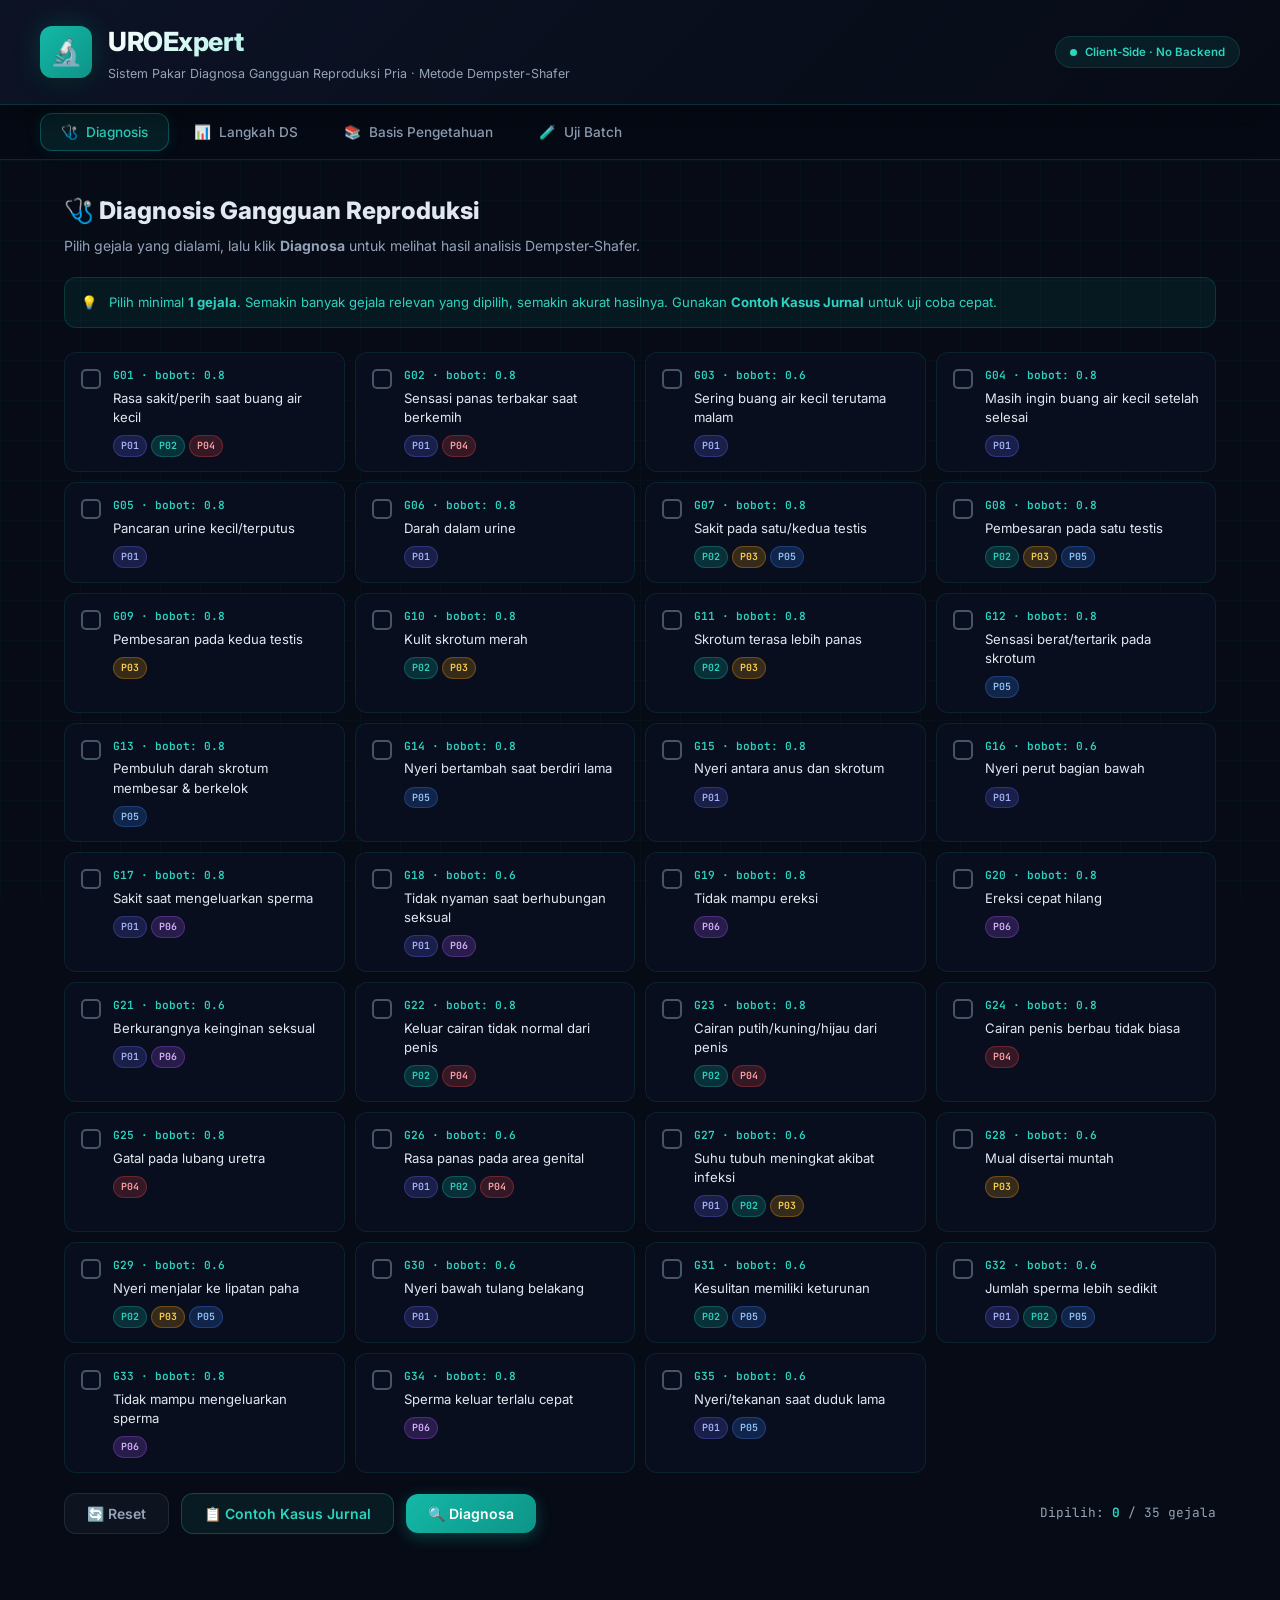
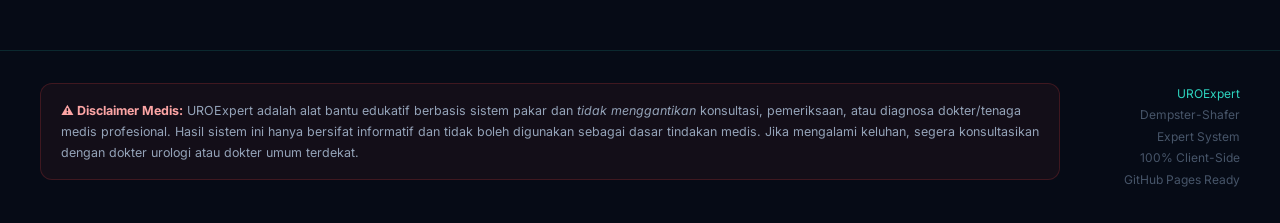
==== commit 9fe56d7d: "add: auto input from data" ====
--- a/UROExpert/index.html
+++ b/UROExpert/index.html
@@ -36,6 +36,9 @@
     </button>
     <button class="tab-btn" data-tab="knowledge" onclick="switchTab('knowledge')">
       📚 <span class="tab-label">Basis Pengetahuan</span>
+    </button>
+    <button class="tab-btn" data-tab="batch" onclick="switchTab('batch')">
+      🧪 <span class="tab-label">Uji Batch</span>
     </button>
   </div>
 </nav>
@@ -247,6 +250,123 @@
 
   </div><!-- /tab-knowledge -->
 
+  <!-- ──────────────────── TAB 4: UJI BATCH ──────────────────── -->
+  <div id="tab-batch" class="tab-panel">
+
+    <div class="section-header">
+      <h2>🧪 Pengujian Batch</h2>
+      <p>Muat data pasien dari bank data bawaan, JSON, atau CSV — lalu uji akurasi sistem secara massal.</p>
+    </div>
+
+    <!-- ─── A. LOAD DATA ─── -->
+    <div class="card mb-24">
+      <div class="card-title"><div class="icon">📂</div>Muat Data Pasien</div>
+
+      <div class="load-btn-row">
+        <button class="btn btn-secondary" onclick="muatBankData()">📥 Muat Bank Data Bawaan</button>
+        <button class="btn btn-ghost" onclick="document.getElementById('input-json').click()">📄 Upload JSON</button>
+        <button class="btn btn-ghost" onclick="document.getElementById('input-csv').click()">📊 Upload CSV</button>
+        <a id="link-dl-json" href="data_pasien.json" download="data_pasien.json" class="btn btn-ghost">⬇ Unduh JSON</a>
+        <a id="link-dl-csv"  href="data_pasien.csv"  download="data_pasien.csv"  class="btn btn-ghost">⬇ Unduh CSV</a>
+      </div>
+      <input type="file" id="input-json" accept=".json" style="display:none" onchange="handleUploadJSON(event)">
+      <input type="file" id="input-csv"  accept=".csv"  style="display:none" onchange="handleUploadCSV(event)">
+
+      <div id="load-status" class="load-status"></div>
+
+      <!-- Format hint -->
+      <div class="format-hint">
+        <strong>Format JSON:</strong>
+        <code>[{"id":"P001","nama":"...","usia":30,"gejala":["G01","G07"],"diagnosa_aktual":"P02","catatan":"..."}]</code><br>
+        <strong>Format CSV:</strong>
+        <code>id,nama,usia,gejala,diagnosa_aktual,catatan</code> — kolom <code>gejala</code> dipisahkan spasi: <code>G01 G07 G10</code>
+      </div>
+
+      <!-- Preview tabel -->
+      <div id="preview-wrap" style="display:none;margin-top:16px;">
+        <div style="display:flex;align-items:center;justify-content:space-between;margin-bottom:10px;">
+          <span class="text-sm text-muted">Preview data (<span id="preview-count">0</span> pasien)</span>
+          <button class="btn btn-primary" id="btn-run-batch" onclick="jalankanBatch()" style="padding:8px 20px;">
+            🚀 Jalankan Pengujian
+          </button>
+        </div>
+        <div class="preview-table-wrap">
+          <table class="batch-table" id="preview-table">
+            <thead>
+              <tr>
+                <th>ID</th><th>Nama</th><th>Usia</th><th>Gejala</th><th>Diagnosa Aktual</th><th>Catatan</th>
+              </tr>
+            </thead>
+            <tbody id="preview-tbody"></tbody>
+          </table>
+        </div>
+      </div>
+    </div>
+
+    <!-- ─── B. HASIL BATCH (muncul setelah dijalankan) ─── -->
+    <div id="batch-result" style="display:none;">
+
+      <!-- Summary stat cards -->
+      <div class="stat-grid">
+        <div class="stat-card">
+          <div class="stat-num" id="stat-total">0</div>
+          <div class="stat-label">Total Data</div>
+        </div>
+        <div class="stat-card success">
+          <div class="stat-num" id="stat-benar">0</div>
+          <div class="stat-label">Prediksi Benar</div>
+        </div>
+        <div class="stat-card danger">
+          <div class="stat-num" id="stat-salah">0</div>
+          <div class="stat-label">Prediksi Salah</div>
+        </div>
+        <div class="stat-card accent">
+          <div class="stat-num" id="stat-akurasi">0%</div>
+          <div class="stat-label">Akurasi Sistem</div>
+        </div>
+      </div>
+
+      <!-- Per-disease accuracy bars -->
+      <div class="card mb-24">
+        <div class="card-title"><div class="icon">📉</div>Akurasi per Penyakit</div>
+        <div id="disease-accuracy-bars"></div>
+      </div>
+
+      <!-- Confusion Matrix -->
+      <div class="card mb-24">
+        <div class="card-title">
+          <div class="icon">🔲</div>Confusion Matrix
+          <span class="text-muted text-sm" style="margin-left:8px;font-weight:400;">Baris = Aktual · Kolom = Prediksi</span>
+        </div>
+        <div style="overflow-x:auto;">
+          <table class="confusion-matrix" id="confusion-matrix-table"></table>
+        </div>
+      </div>
+
+      <!-- Tabel detail hasil -->
+      <div class="card">
+        <div class="card-title">
+          <div class="icon">📋</div>Hasil Detail per Pasien
+          <button class="btn btn-ghost" id="btn-export-csv" onclick="exportHasilCSV()"
+            style="margin-left:auto;padding:7px 16px;font-size:0.78rem;">⬇ Export Hasil CSV</button>
+        </div>
+        <div style="overflow-x:auto;">
+          <table class="batch-table batch-result-table" id="result-table">
+            <thead>
+              <tr>
+                <th>#</th><th>Nama</th><th>Usia</th><th>Gejala</th>
+                <th>Aktual</th><th>Prediksi</th><th>Kepercayaan</th><th>Status</th>
+              </tr>
+            </thead>
+            <tbody id="result-tbody"></tbody>
+          </table>
+        </div>
+      </div>
+
+    </div><!-- /batch-result -->
+
+  </div><!-- /tab-batch -->
+
 </main>
 
 <!-- ═══════════════════════════════ FOOTER ═══════════════════════════════ -->
@@ -893,6 +1013,353 @@
     .replace(/>/g, '&gt;')
     .replace(/"/g, '&quot;');
 }
+
+// ─────────────────────────────────────────────────────────────
+//  TAB 4: UJI BATCH
+// ─────────────────────────────────────────────────────────────
+
+let dataPasienBatch = [];   // data pasien yang dimuat
+let hasilBatch      = [];   // hasil pengujian
+
+/** Tampilkan status load */
+function updateLoadStatus(msg, type) {
+  const el = document.getElementById('load-status');
+  el.textContent = msg;
+  el.className = 'load-status ' + type;
+}
+
+/** Muat bank data bawaan via fetch */
+async function muatBankData() {
+  updateLoadStatus('⏳ Memuat data...', 'info');
+  try {
+    const res = await fetch('data_pasien.json');
+    if (!res.ok) throw new Error('HTTP ' + res.status);
+    const data = await res.json();
+    dataPasienBatch = data;
+    renderPreviewTable();
+    updateLoadStatus('✅ ' + data.length + ' data pasien dimuat dari bank data bawaan.', 'success');
+  } catch (e) {
+    updateLoadStatus('❌ Gagal memuat bank data: ' + e.message + '. Coba upload manual.', 'error');
+  }
+}
+
+/** Handle upload JSON */
+function handleUploadJSON(e) {
+  const file = e.target.files[0];
+  if (!file) return;
+  const reader = new FileReader();
+  reader.onload = (ev) => {
+    try {
+      const data = JSON.parse(ev.target.result);
+      if (!Array.isArray(data)) throw new Error('Harus berupa array JSON.');
+      dataPasienBatch = data;
+      renderPreviewTable();
+      updateLoadStatus('✅ ' + data.length + ' data dimuat dari ' + file.name, 'success');
+    } catch (err) {
+      updateLoadStatus('❌ Format JSON tidak valid: ' + err.message, 'error');
+    }
+  };
+  reader.readAsText(file);
+  e.target.value = ''; // reset input
+}
+
+/** Handle upload CSV */
+function handleUploadCSV(e) {
+  const file = e.target.files[0];
+  if (!file) return;
+  const reader = new FileReader();
+  reader.onload = (ev) => {
+    try {
+      const lines = ev.target.result.trim().split(/\r?\n/);
+      if (lines.length < 2) throw new Error('File CSV kosong atau hanya header.');
+      const parsed = lines.slice(1).map((line, i) => {
+        // Pisahkan dengan koma, tapi abaikan koma di dalam quotes
+        const cols = line.split(',');
+        return {
+          id:              (cols[0] || '').trim() || ('R' + (i + 1)),
+          nama:            (cols[1] || '').trim() || ('Pasien ' + (i + 1)),
+          usia:            parseInt(cols[2]) || 0,
+          gejala:          (cols[3] || '').trim().split(/\s+/).filter(g => /^G\d+$/.test(g)),
+          diagnosa_aktual: (cols[4] || '').trim(),
+          catatan:         (cols[5] || '').trim(),
+        };
+      }).filter(r => r.gejala.length > 0);
+      dataPasienBatch = parsed;
+      renderPreviewTable();
+      updateLoadStatus('✅ ' + parsed.length + ' data dimuat dari ' + file.name, 'success');
+    } catch (err) {
+      updateLoadStatus('❌ Gagal parsing CSV: ' + err.message, 'error');
+    }
+  };
+  reader.readAsText(file);
+  e.target.value = '';
+}
+
+/** Render tabel preview data pasien */
+function renderPreviewTable() {
+  const wrap  = document.getElementById('preview-wrap');
+  const tbody = document.getElementById('preview-tbody');
+  const count = document.getElementById('preview-count');
+
+  count.textContent = dataPasienBatch.length;
+  tbody.innerHTML = '';
+
+  dataPasienBatch.forEach(p => {
+    const aktualNama = DS.PENYAKIT[p.diagnosa_aktual] || p.diagnosa_aktual || '—';
+    const meta = PENYAKIT_META[p.diagnosa_aktual] || {};
+    const gTags = (p.gejala || []).map(g =>
+      `<span class="g-tag">${escHTML(g)}</span>`
+    ).join('');
+
+    tbody.innerHTML += `
+      <tr>
+        <td class="mono">${escHTML(p.id)}</td>
+        <td>${escHTML(p.nama)}</td>
+        <td class="mono" style="text-align:center">${p.usia || '—'}</td>
+        <td><div class="g-tag-wrap">${gTags}</div></td>
+        <td>
+          <span class="badge-penyakit" style="background:${meta.bg||'rgba(255,255,255,0.05)'};color:${meta.color||'#94a3b8'};border:1px solid ${meta.border||'rgba(255,255,255,0.1)'}">
+            ${escHTML(p.diagnosa_aktual || '—')}
+          </span>
+          <span style="font-size:0.75rem;color:var(--text-muted);margin-left:6px">${escHTML(aktualNama)}</span>
+        </td>
+        <td style="font-size:0.75rem;color:var(--text-muted)">${escHTML(p.catatan || '—')}</td>
+      </tr>`;
+  });
+
+  // Reset hasil lama
+  document.getElementById('batch-result').style.display = 'none';
+  hasilBatch = [];
+  wrap.style.display = 'block';
+}
+
+/** Jalankan pengujian semua data */
+function jalankanBatch() {
+  if (dataPasienBatch.length === 0) {
+    alert('Muat data pasien terlebih dahulu.');
+    return;
+  }
+
+  const btn = document.getElementById('btn-run-batch');
+  btn.disabled = true;
+  btn.innerHTML = '<div class="spinner"></div> Menghitung...';
+
+  setTimeout(() => {
+    try {
+      hasilBatch = dataPasienBatch.map(pasien => {
+        const gejalaValid = (pasien.gejala || []).filter(g => DS.GEJALA[g]);
+        if (gejalaValid.length === 0) {
+          return { ...pasien, prediksi: null, prediksiNama: 'N/A', kepercayaan: 0, beliefTop: 0, benar: false, allTop: [] };
+        }
+        const hasil    = DS.diagnosa([...gejalaValid].sort());
+        const topItem  = hasil.top[0];
+        const predKode = topItem && topItem.nilai > 0 ? topItem.kode : null;
+        const benar    = predKode !== null && predKode === pasien.diagnosa_aktual;
+        return {
+          ...pasien,
+          gejalaValid,
+          prediksi:     predKode,
+          prediksiNama: predKode ? DS.PENYAKIT[predKode] : 'Tidak terdeteksi',
+          kepercayaan:  topItem ? topItem.nilai * 100  : 0,
+          beliefTop:    topItem ? topItem.belief * 100 : 0,
+          benar,
+          allTop:       hasil.top,
+        };
+      });
+
+      renderHasilBatch();
+    } finally {
+      btn.disabled = false;
+      btn.innerHTML = '🚀 Jalankan Pengujian';
+    }
+  }, 80);
+}
+
+/** Render semua komponen hasil batch */
+function renderHasilBatch() {
+  const total  = hasilBatch.length;
+  const benar  = hasilBatch.filter(r => r.benar).length;
+  const salah  = total - benar;
+  const akurasi = total > 0 ? (benar / total * 100).toFixed(2) : '0.00';
+
+  // Stat cards
+  document.getElementById('stat-total').textContent   = total;
+  document.getElementById('stat-benar').textContent   = benar;
+  document.getElementById('stat-salah').textContent   = salah;
+  document.getElementById('stat-akurasi').textContent = akurasi + '%';
+
+  // Akurasi per penyakit
+  renderDiseaseAccuracy();
+
+  // Confusion matrix
+  renderConfusionMatrix();
+
+  // Tabel detail
+  renderResultTable();
+
+  document.getElementById('batch-result').style.display = 'block';
+  document.getElementById('batch-result').scrollIntoView({ behavior: 'smooth', block: 'start' });
+}
+
+/** Bar chart akurasi per penyakit */
+function renderDiseaseAccuracy() {
+  const pCodes  = Object.keys(DS.PENYAKIT);
+  const container = document.getElementById('disease-accuracy-bars');
+  container.innerHTML = '';
+
+  pCodes.forEach(kode => {
+    const rows  = hasilBatch.filter(r => r.diagnosa_aktual === kode);
+    if (rows.length === 0) return;
+    const benar = rows.filter(r => r.benar).length;
+    const pct   = (benar / rows.length * 100).toFixed(1);
+    const meta  = PENYAKIT_META[kode] || {};
+
+    container.innerHTML += `
+      <div class="bar-item">
+        <div class="bar-header">
+          <span class="bar-label">${meta.icon || ''} ${kode} — ${DS.PENYAKIT[kode]}</span>
+          <span class="bar-val">${benar}/${rows.length} &nbsp; <span style="color:${meta.color||'#94a3b8'}">${pct}%</span></span>
+        </div>
+        <div class="bar-track">
+          <div class="bar-fill ${benar === rows.length ? 'top-fill' : ''}" style="width:${pct}%;background:${meta.color||'#94a3b8'}"></div>
+        </div>
+      </div>`;
+  });
+}
+
+/** Render confusion matrix 6×6 */
+function renderConfusionMatrix() {
+  const pCodes = Object.keys(DS.PENYAKIT);
+  const table  = document.getElementById('confusion-matrix-table');
+
+  // Bangun matriks count[aktual][prediksi]
+  const matrix = {};
+  pCodes.forEach(a => { matrix[a] = {}; pCodes.forEach(p => { matrix[a][p] = 0; }); });
+  hasilBatch.forEach(r => {
+    const aktual = r.diagnosa_aktual;
+    const pred   = r.prediksi || 'N/A';
+    if (matrix[aktual] !== undefined) {
+      if (pred !== 'N/A' && matrix[aktual][pred] !== undefined) matrix[aktual][pred]++;
+      else if (pred === 'N/A') matrix[aktual]['N/A'] = (matrix[aktual]['N/A'] || 0) + 1;
+    }
+  });
+
+  let html = '<thead><tr><th class="cm-corner">Aktual \\ Prediksi</th>';
+  pCodes.forEach(p => {
+    const meta = PENYAKIT_META[p] || {};
+    html += `<th style="color:${meta.color||'#94a3b8'}">${p}<br><span style="font-size:0.6rem;font-weight:400">${(DS.PENYAKIT[p]||'').split(' ')[0]}</span></th>`;
+  });
+  html += '<th style="color:#ef4444">N/A</th></tr></thead><tbody>';
+
+  pCodes.forEach(a => {
+    const meta = PENYAKIT_META[a] || {};
+    html += `<tr><th style="color:${meta.color||'#94a3b8'};text-align:left;padding:8px 12px;">${a}<br><span style="font-size:0.6rem;font-weight:400">${(DS.PENYAKIT[a]||'').split(' ')[0]}</span></th>`;
+    pCodes.forEach(p => {
+      const val = matrix[a][p] || 0;
+      const cls = a === p ? (val > 0 ? 'cm-correct' : 'cm-diag-zero') : (val > 0 ? 'cm-wrong' : 'cm-zero');
+      html += `<td class="${cls}">${val || '·'}</td>`;
+    });
+    const naVal = matrix[a]['N/A'] || 0;
+    html += `<td class="${naVal > 0 ? 'cm-wrong' : 'cm-zero'}">${naVal || '·'}</td>`;
+    html += '</tr>';
+  });
+
+  html += '</tbody>';
+  table.innerHTML = html;
+}
+
+/** Render tabel detail hasil per pasien */
+function renderResultTable() {
+  const tbody = document.getElementById('result-tbody');
+  tbody.innerHTML = '';
+
+  hasilBatch.forEach((r, i) => {
+    const metaA = PENYAKIT_META[r.diagnosa_aktual] || {};
+    const metaP = PENYAKIT_META[r.prediksi] || {};
+    const gTags = (r.gejalaValid || r.gejala || []).map(g =>
+      `<span class="g-tag">${escHTML(g)}</span>`
+    ).join('');
+
+    const statusIcon  = r.benar ? '✅' : '❌';
+    const statusClass = r.benar ? 'status-ok' : 'status-fail';
+
+    tbody.innerHTML += `
+      <tr>
+        <td class="mono" style="text-align:center">${i + 1}</td>
+        <td>
+          <div style="font-weight:600">${escHTML(r.nama)}</div>
+          <div class="mono" style="font-size:0.7rem;color:var(--text-muted)">${escHTML(r.id)}</div>
+        </td>
+        <td class="mono" style="text-align:center">${r.usia || '—'}</td>
+        <td><div class="g-tag-wrap">${gTags}</div></td>
+        <td>
+          <span class="badge-penyakit" style="background:${metaA.bg||'rgba(255,255,255,0.05)'};color:${metaA.color||'#94a3b8'};border:1px solid ${metaA.border||'transparent'}">
+            ${escHTML(r.diagnosa_aktual || '—')}
+          </span>
+          <div style="font-size:0.72rem;color:var(--text-muted);margin-top:2px">${escHTML(DS.PENYAKIT[r.diagnosa_aktual] || r.diagnosa_aktual || '—')}</div>
+        </td>
+        <td>
+          <span class="badge-penyakit" style="background:${metaP.bg||'rgba(255,255,255,0.05)'};color:${metaP.color||'#94a3b8'};border:1px solid ${metaP.border||'transparent'}">
+            ${escHTML(r.prediksi || 'N/A')}
+          </span>
+          <div style="font-size:0.72rem;color:var(--text-muted);margin-top:2px">${escHTML(r.prediksiNama || '—')}</div>
+        </td>
+        <td class="mono" style="text-align:right">
+          <div style="color:var(--teal-400)">${r.kepercayaan.toFixed(2)}%</div>
+          <div style="font-size:0.68rem;color:var(--text-muted)">Bel: ${r.beliefTop.toFixed(2)}%</div>
+        </td>
+        <td class="${statusClass}" style="text-align:center;font-size:1.1rem">${statusIcon}</td>
+      </tr>`;
+  });
+}
+
+/** Export hasil pengujian ke CSV */
+function exportHasilCSV() {
+  if (hasilBatch.length === 0) return;
+
+  const total  = hasilBatch.length;
+  const benar  = hasilBatch.filter(r => r.benar).length;
+  const akurasi = (benar / total * 100).toFixed(2);
+
+  let csv = 'No,ID,Nama,Usia,Gejala,Diagnosa_Aktual,Nama_Aktual,Prediksi,Nama_Prediksi,Kepercayaan_Pct,Belief_Pct,Status\n';
+  hasilBatch.forEach((r, i) => {
+    const gejalaStr = (r.gejalaValid || r.gejala || []).join(' ');
+    const row = [
+      i + 1,
+      r.id,
+      '"' + r.nama + '"',
+      r.usia,
+      '"' + gejalaStr + '"',
+      r.diagnosa_aktual || '',
+      '"' + (DS.PENYAKIT[r.diagnosa_aktual] || '') + '"',
+      r.prediksi || 'N/A',
+      '"' + (r.prediksiNama || '') + '"',
+      r.kepercayaan.toFixed(4),
+      r.beliefTop.toFixed(4),
+      r.benar ? 'BENAR' : 'SALAH',
+    ].join(',');
+    csv += row + '\n';
+  });
+  csv += '\n# RINGKASAN\n';
+  csv += `# Total,${total}\n# Benar,${benar}\n# Salah,${total - benar}\n# Akurasi,${akurasi}%\n`;
+
+  const blob = new Blob([csv], { type: 'text/csv;charset=utf-8;' });
+  const url  = URL.createObjectURL(blob);
+  const a    = document.createElement('a');
+  a.href = url;
+  a.download = 'hasil_uji_batch_uroexpert.csv';
+  a.click();
+  URL.revokeObjectURL(url);
+}
+
+/** Escape HTML untuk mencegah XSS */
+function escHTML(str) {
+  return String(str)
+    .replace(/&/g, '&amp;')
+    .replace(/</g, '&lt;')
+    .replace(/>/g, '&gt;')
+    .replace(/"/g, '&quot;');
+}
 </script>
 
 </body>
--- a/UROExpert/style.css
+++ b/UROExpert/style.css
@@ -1051,3 +1051,207 @@
 }
 
 .slide-up { animation: slideUp 0.4s ease forwards; }
+
+
+/* ══════════════════════════════════════════════════════════════
+   TAB 4: UJI BATCH — Batch Testing UI
+   ══════════════════════════════════════════════════════════════ */
+
+/* ── Load section ──────────────────────────────────────────── */
+.load-btn-row {
+  display: flex;
+  gap: 10px;
+  flex-wrap: wrap;
+  margin-bottom: 12px;
+}
+.load-btn-row .btn {
+  font-size: 0.82rem;
+  padding: 8px 16px;
+}
+
+.load-status {
+  padding: 10px 16px;
+  border-radius: 10px;
+  font-size: 0.84rem;
+  margin-top: 10px;
+  display: none;
+  font-weight: 500;
+}
+.load-status.success {
+  background: rgba(34,197,94,0.08);
+  border: 1px solid rgba(34,197,94,0.3);
+  color: #22c55e;
+  display: block;
+}
+.load-status.error {
+  background: rgba(239,68,68,0.08);
+  border: 1px solid rgba(239,68,68,0.3);
+  color: #ef4444;
+  display: block;
+}
+.load-status.info {
+  background: rgba(20,184,166,0.08);
+  border: 1px solid rgba(20,184,166,0.3);
+  color: var(--teal-400);
+  display: block;
+}
+
+.format-hint {
+  background: rgba(0,0,0,0.25);
+  border: 1px solid var(--border);
+  border-radius: 8px;
+  padding: 10px 14px;
+  font-size: 0.76rem;
+  color: var(--text-muted);
+  margin-top: 12px;
+  line-height: 1.8;
+}
+.format-hint code {
+  font-family: var(--font-mono);
+  font-size: 0.75rem;
+  color: var(--teal-400);
+  background: rgba(20,184,166,0.07);
+  padding: 1px 5px;
+  border-radius: 3px;
+}
+
+/* ── Preview + result table ─────────────────────────────────── */
+.preview-table-wrap {
+  max-height: 300px;
+  overflow-y: auto;
+  border-radius: 10px;
+  border: 1px solid var(--border);
+}
+.batch-table {
+  width: 100%;
+  border-collapse: collapse;
+  font-size: 0.8rem;
+}
+.batch-table th {
+  position: sticky;
+  top: 0;
+  background: var(--surface-2);
+  padding: 8px 12px;
+  text-align: left;
+  font-size: 0.7rem;
+  color: var(--text-muted);
+  text-transform: uppercase;
+  letter-spacing: 0.06em;
+  border-bottom: 1px solid var(--border);
+  white-space: nowrap;
+  z-index: 2;
+}
+.batch-table td {
+  padding: 8px 12px;
+  border-bottom: 1px solid rgba(255,255,255,0.03);
+  color: var(--text-secondary);
+  vertical-align: middle;
+}
+.batch-table tr:hover td { background: rgba(255,255,255,0.02); }
+
+/* Gejala tags dalam tabel */
+.g-tag-wrap {
+  display: flex;
+  flex-wrap: wrap;
+  gap: 3px;
+  max-width: 220px;
+}
+.g-tag {
+  font-family: var(--font-mono);
+  font-size: 0.68rem;
+  padding: 1px 6px;
+  border-radius: 4px;
+  background: rgba(20,184,166,0.1);
+  color: var(--teal-300);
+  border: 1px solid rgba(20,184,166,0.2);
+  white-space: nowrap;
+}
+
+/* ── Stat cards ──────────────────────────────────────────────── */
+.stat-grid {
+  display: grid;
+  grid-template-columns: repeat(4, 1fr);
+  gap: 14px;
+  margin-bottom: 24px;
+}
+.stat-card {
+  background: var(--surface-2);
+  border: 1px solid var(--border);
+  border-radius: 14px;
+  padding: 22px 16px;
+  text-align: center;
+  transition: transform 0.2s;
+}
+.stat-card:hover { transform: translateY(-2px); }
+.stat-num {
+  font-size: 2.4rem;
+  font-weight: 800;
+  font-family: var(--font-mono);
+  line-height: 1;
+  margin-bottom: 6px;
+  color: var(--text-primary);
+}
+.stat-label {
+  font-size: 0.72rem;
+  color: var(--text-muted);
+  text-transform: uppercase;
+  letter-spacing: 0.07em;
+}
+.stat-card.success { border-color: rgba(34,197,94,0.25); }
+.stat-card.success .stat-num { color: #22c55e; }
+.stat-card.danger  { border-color: rgba(239,68,68,0.25); }
+.stat-card.danger  .stat-num { color: #ef4444; }
+.stat-card.accent  { border-color: rgba(20,184,166,0.25); }
+.stat-card.accent  .stat-num { color: var(--teal-400); }
+
+/* ── Confusion matrix ────────────────────────────────────────── */
+.confusion-matrix {
+  border-collapse: collapse;
+  font-size: 0.78rem;
+  min-width: 420px;
+}
+.confusion-matrix th {
+  padding: 8px 12px;
+  background: var(--surface-2);
+  font-size: 0.7rem;
+  text-align: center;
+  color: var(--text-muted);
+  text-transform: uppercase;
+  border: 1px solid var(--border);
+  white-space: nowrap;
+}
+.confusion-matrix td {
+  padding: 12px 14px;
+  text-align: center;
+  font-family: var(--font-mono);
+  font-weight: 700;
+  font-size: 1rem;
+  border: 1px solid var(--border);
+  min-width: 52px;
+}
+.cm-corner {
+  background: var(--bg) !important;
+  font-size: 0.65rem !important;
+  text-align: left !important;
+}
+.cm-correct    { background: rgba(34,197,94,0.18); color: #22c55e; }
+.cm-diag-zero  { background: rgba(34,197,94,0.04); color: rgba(34,197,94,0.3); }
+.cm-wrong      { background: rgba(239,68,68,0.12); color: #ef4444; }
+.cm-zero       { color: var(--border); font-weight: 400; font-size: 0.8rem; }
+
+/* ── Batch result table ──────────────────────────────────────── */
+.batch-result-table th { background: rgba(0,0,0,0.3); }
+.batch-result-table .status-ok   { color: #22c55e; font-weight: 800; }
+.batch-result-table .status-fail { color: #ef4444; font-weight: 800; }
+
+/* ── Responsive ──────────────────────────────────────────────── */
+@media (max-width: 768px) {
+  .stat-grid   { grid-template-columns: repeat(2, 1fr); }
+  .load-btn-row { flex-direction: column; }
+  .load-btn-row .btn { width: 100%; justify-content: center; }
+  .g-tag-wrap  { max-width: 140px; }
+}
+@media (max-width: 480px) {
+  .stat-grid   { grid-template-columns: 1fr 1fr; }
+  .stat-num    { font-size: 1.8rem; }
+}
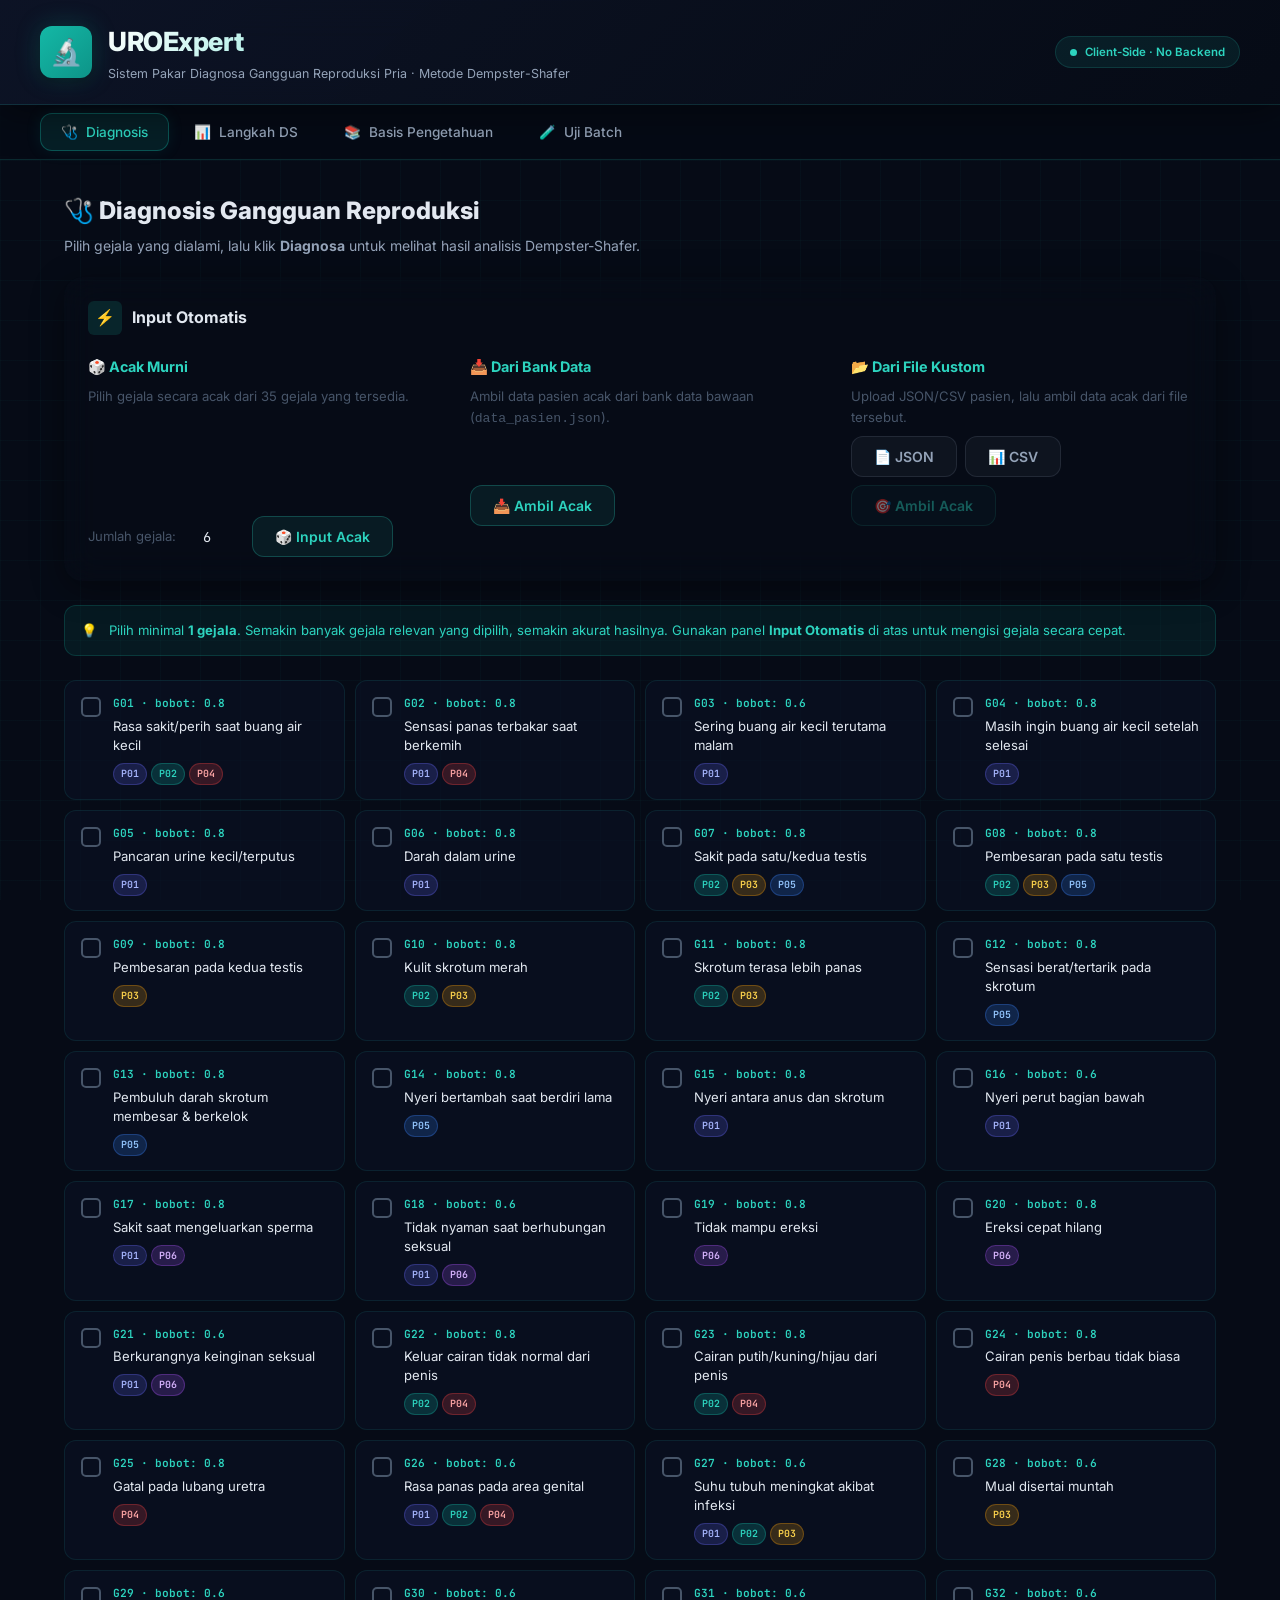
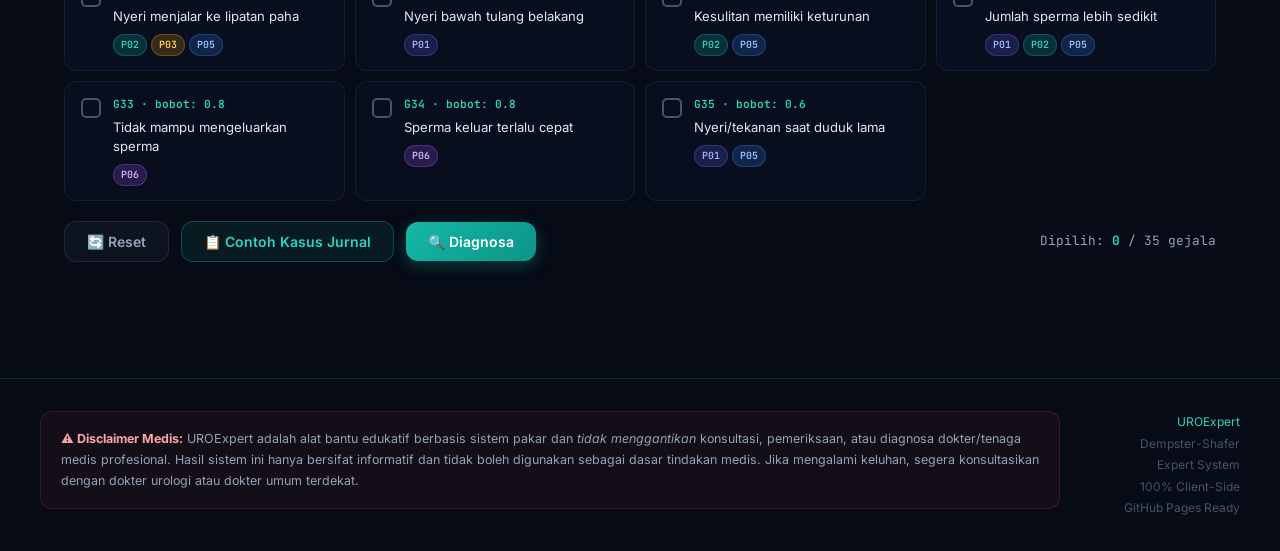
==== commit 44f2decd: "fix smthng" ====
--- a/UROExpert/index.html
+++ b/UROExpert/index.html
@@ -54,10 +54,65 @@
       <p>Pilih gejala yang dialami, lalu klik <strong>Diagnosa</strong> untuk melihat hasil analisis Dempster-Shafer.</p>
     </div>
 
+    <!-- ─── PANEL INPUT OTOMATIS ─── -->
+    <div class="auto-input-panel card mb-24">
+      <div class="card-title"><div class="icon">⚡</div>Input Otomatis</div>
+
+      <div class="auto-input-row">
+
+        <!-- Kolom 1: Input Acak Murni -->
+        <div class="auto-col">
+          <div class="auto-col-label">🎲 Acak Murni</div>
+          <p class="text-sm text-muted">Pilih gejala secara acak dari 35 gejala yang tersedia.</p>
+          <div class="auto-controls">
+            <label class="text-sm text-muted">Jumlah gejala:</label>
+            <input type="number" id="random-n" value="6" min="1" max="35" class="num-input">
+            <button class="btn btn-secondary" onclick="inputAcakMurni()">🎲 Input Acak</button>
+          </div>
+        </div>
+
+        <div class="auto-divider"></div>
+
+        <!-- Kolom 2: Dari Bank Data Bawaan -->
+        <div class="auto-col">
+          <div class="auto-col-label">📥 Dari Bank Data</div>
+          <p class="text-sm text-muted">Ambil data pasien acak dari bank data bawaan (<code>data_pasien.json</code>).</p>
+          <div class="auto-controls">
+            <button class="btn btn-secondary" onclick="acakDariBankData()">📥 Ambil Acak</button>
+          </div>
+          <div id="bankdata-status" class="auto-status"></div>
+        </div>
+
+        <div class="auto-divider"></div>
+
+        <!-- Kolom 3: Upload & Acak dari File -->
+        <div class="auto-col">
+          <div class="auto-col-label">📂 Dari File Kustom</div>
+          <p class="text-sm text-muted">Upload JSON/CSV pasien, lalu ambil data acak dari file tersebut.</p>
+          <div class="auto-controls">
+            <button class="btn btn-ghost" onclick="document.getElementById('diag-input-json').click()">📄 JSON</button>
+            <button class="btn btn-ghost" onclick="document.getElementById('diag-input-csv').click()">📊 CSV</button>
+            <button class="btn btn-secondary" id="btn-acak-file" onclick="acakDariFileDiag()" disabled>🎯 Ambil Acak</button>
+          </div>
+          <input type="file" id="diag-input-json" accept=".json" style="display:none" onchange="loadFileDiagJSON(event)">
+          <input type="file" id="diag-input-csv"  accept=".csv"  style="display:none" onchange="loadFileDiagCSV(event)">
+          <div id="file-diag-status" class="auto-status"></div>
+        </div>
+
+      </div>
+
+      <!-- Info pasien yang sedang dimuat -->
+      <div id="auto-loaded-info" class="auto-loaded-info" style="display:none">
+        <span class="auto-loaded-icon">👤</span>
+        <span id="auto-loaded-text"></span>
+        <button class="btn btn-ghost" style="margin-left:auto;padding:4px 12px;font-size:0.75rem" onclick="jalankanDiagnosa()">🔍 Langsung Diagnosa</button>
+      </div>
+    </div>
+
     <!-- Info banner -->
     <div class="info-banner teal mb-24">
       <span>💡</span>
-      <span>Pilih minimal <strong>1 gejala</strong>. Semakin banyak gejala relevan yang dipilih, semakin akurat hasilnya. Gunakan <strong>Contoh Kasus Jurnal</strong> untuk uji coba cepat.</span>
+      <span>Pilih minimal <strong>1 gejala</strong>. Semakin banyak gejala relevan yang dipilih, semakin akurat hasilnya. Gunakan panel <strong>Input Otomatis</strong> di atas untuk mengisi gejala secara cepat.</span>
     </div>
 
     <!-- Symptom grid — akan di-render oleh JS -->
@@ -277,9 +332,10 @@
       <!-- Format hint -->
       <div class="format-hint">
         <strong>Format JSON:</strong>
-        <code>[{"id":"P001","nama":"...","usia":30,"gejala":["G01","G07"],"diagnosa_aktual":"P02","catatan":"..."}]</code><br>
+        <code>[{"id":"P001","nama":"...","usia":30,"gejala":["G01","G07"]}]</code>
+        — field <code>diagnosa_aktual</code> opsional (untuk hitung akurasi)<br>
         <strong>Format CSV:</strong>
-        <code>id,nama,usia,gejala,diagnosa_aktual,catatan</code> — kolom <code>gejala</code> dipisahkan spasi: <code>G01 G07 G10</code>
+        <code>id,nama,usia,gejala</code> — kolom <code>gejala</code> dipisahkan spasi: <code>G01 G07 G10</code>
       </div>
 
       <!-- Preview tabel -->
@@ -292,9 +348,9 @@
         </div>
         <div class="preview-table-wrap">
           <table class="batch-table" id="preview-table">
-            <thead>
+            <thead id="preview-thead">
               <tr>
-                <th>ID</th><th>Nama</th><th>Usia</th><th>Gejala</th><th>Diagnosa Aktual</th><th>Catatan</th>
+                <th>ID</th><th>Nama</th><th>Usia</th><th>Gejala</th><th>Info / Status</th>
               </tr>
             </thead>
             <tbody id="preview-tbody"></tbody>
@@ -306,41 +362,74 @@
     <!-- ─── B. HASIL BATCH (muncul setelah dijalankan) ─── -->
     <div id="batch-result" style="display:none;">
 
-      <!-- Summary stat cards -->
-      <div class="stat-grid">
-        <div class="stat-card">
-          <div class="stat-num" id="stat-total">0</div>
-          <div class="stat-label">Total Data</div>
-        </div>
-        <div class="stat-card success">
-          <div class="stat-num" id="stat-benar">0</div>
-          <div class="stat-label">Prediksi Benar</div>
-        </div>
-        <div class="stat-card danger">
-          <div class="stat-num" id="stat-salah">0</div>
-          <div class="stat-label">Prediksi Salah</div>
-        </div>
-        <div class="stat-card accent">
-          <div class="stat-num" id="stat-akurasi">0%</div>
-          <div class="stat-label">Akurasi Sistem</div>
-        </div>
-      </div>
-
-      <!-- Per-disease accuracy bars -->
+      <!-- Banner mode: jika ada/tidak ada label aktual -->
+      <div id="batch-mode-banner" class="info-banner mb-24"></div>
+
+      <!-- Summary stat cards — untuk data tanpa label (data uji murni) -->
+      <div id="unlabeled-section" style="display:none;">
+        <div class="stat-grid">
+          <div class="stat-card">
+            <div class="stat-num" id="stat-u-total">0</div>
+            <div class="stat-label">Total Data Uji</div>
+          </div>
+          <div class="stat-card success">
+            <div class="stat-num" id="stat-u-terdiagnosa">0</div>
+            <div class="stat-label">Terdiagnosa</div>
+          </div>
+          <div class="stat-card accent">
+            <div class="stat-num" id="stat-u-rerata">0%</div>
+            <div class="stat-label">Rerata Kepercayaan</div>
+          </div>
+          <div class="stat-card">
+            <div class="stat-num" id="stat-u-dominan" style="font-size:1.4rem;color:var(--text-primary);padding-top:4px;">—</div>
+            <div class="stat-label">Diagnosis Terbanyak</div>
+          </div>
+        </div>
+      </div>
+
+      <!-- Summary stat cards — hanya tampil jika ada label -->
+      <div id="accuracy-section">
+        <div class="stat-grid">
+          <div class="stat-card">
+            <div class="stat-num" id="stat-total">0</div>
+            <div class="stat-label">Total Data</div>
+          </div>
+          <div class="stat-card success">
+            <div class="stat-num" id="stat-benar">0</div>
+            <div class="stat-label">Prediksi Benar</div>
+          </div>
+          <div class="stat-card danger">
+            <div class="stat-num" id="stat-salah">0</div>
+            <div class="stat-label">Prediksi Salah</div>
+          </div>
+          <div class="stat-card accent">
+            <div class="stat-num" id="stat-akurasi">0%</div>
+            <div class="stat-label">Akurasi Sistem</div>
+          </div>
+        </div>
+
+        <!-- Per-disease accuracy bars -->
+        <div class="card mb-24">
+          <div class="card-title"><div class="icon">📉</div>Akurasi per Penyakit</div>
+          <div id="disease-accuracy-bars"></div>
+        </div>
+
+        <!-- Confusion Matrix -->
+        <div class="card mb-24">
+          <div class="card-title">
+            <div class="icon">🔲</div>Confusion Matrix
+            <span class="text-muted text-sm" style="margin-left:8px;font-weight:400;">Baris = Aktual · Kolom = Prediksi</span>
+          </div>
+          <div style="overflow-x:auto;">
+            <table class="confusion-matrix" id="confusion-matrix-table"></table>
+          </div>
+        </div>
+      </div>
+
+      <!-- Distribusi prediksi (selalu tampil) -->
       <div class="card mb-24">
-        <div class="card-title"><div class="icon">📉</div>Akurasi per Penyakit</div>
-        <div id="disease-accuracy-bars"></div>
-      </div>
-
-      <!-- Confusion Matrix -->
-      <div class="card mb-24">
-        <div class="card-title">
-          <div class="icon">🔲</div>Confusion Matrix
-          <span class="text-muted text-sm" style="margin-left:8px;font-weight:400;">Baris = Aktual · Kolom = Prediksi</span>
-        </div>
-        <div style="overflow-x:auto;">
-          <table class="confusion-matrix" id="confusion-matrix-table"></table>
-        </div>
+        <div class="card-title"><div class="icon">📊</div>Distribusi Prediksi Sistem</div>
+        <div id="pred-dist-bars"></div>
       </div>
 
       <!-- Tabel detail hasil -->
@@ -352,12 +441,7 @@
         </div>
         <div style="overflow-x:auto;">
           <table class="batch-table batch-result-table" id="result-table">
-            <thead>
-              <tr>
-                <th>#</th><th>Nama</th><th>Usia</th><th>Gejala</th>
-                <th>Aktual</th><th>Prediksi</th><th>Kepercayaan</th><th>Status</th>
-              </tr>
-            </thead>
+            <thead id="result-thead"></thead>
             <tbody id="result-tbody"></tbody>
           </table>
         </div>
@@ -490,6 +574,8 @@
   document.getElementById('count-selected').textContent = '0';
   document.getElementById('result-section').classList.remove('visible');
   hasilDiagnosa = null;
+  // Sembunyikan info loaded
+  document.getElementById('auto-loaded-info').style.display = 'none';
 }
 
 /** Muat kasus contoh dari jurnal */
@@ -501,9 +587,129 @@
     document.getElementById('card-' + kode).setAttribute('aria-checked', 'true');
   });
   document.getElementById('count-selected').textContent = gejalaTerpilih.size;
-
-  // Scroll ke atas grid
   document.getElementById('symptom-grid').scrollIntoView({ behavior: 'smooth', block: 'start' });
+}
+
+// ─────────────────────────────────────────────────────────────
+//  INPUT OTOMATIS (Tab 1)
+// ─────────────────────────────────────────────────────────────
+
+/** Terapkan daftar gejala ke grid dan tampilkan info pasien */
+function terapkanGejala(gejalaList, info) {
+  resetGejala();
+  const gejalaValid = gejalaList.filter(g => DS.GEJALA[g]);
+  gejalaValid.forEach(kode => {
+    gejalaTerpilih.add(kode);
+    document.getElementById('card-' + kode).classList.add('selected');
+    document.getElementById('card-' + kode).setAttribute('aria-checked', 'true');
+  });
+  document.getElementById('count-selected').textContent = gejalaTerpilih.size;
+
+  // Tampilkan info pasien
+  const infoBox  = document.getElementById('auto-loaded-info');
+  const infoText = document.getElementById('auto-loaded-text');
+  infoText.textContent = info;
+  infoBox.style.display = 'flex';
+
+  // Scroll ke grid
+  document.getElementById('symptom-grid').scrollIntoView({ behavior: 'smooth', block: 'start' });
+}
+
+/** 🎲 Input Acak Murni */
+function inputAcakMurni() {
+  const n = Math.min(35, Math.max(1, parseInt(document.getElementById('random-n').value) || 6));
+  const semuaKode = Object.keys(DS.GEJALA);
+  // Fisher-Yates shuffle kemudian ambil n pertama
+  const shuffled = [...semuaKode];
+  for (let i = shuffled.length - 1; i > 0; i--) {
+    const j = Math.floor(Math.random() * (i + 1));
+    [shuffled[i], shuffled[j]] = [shuffled[j], shuffled[i]];
+  }
+  const dipilih = shuffled.slice(0, n);
+  terapkanGejala(dipilih, `🎲 Acak murni — ${n} gejala dipilih secara random dari 35 gejala.`);
+}
+
+/** Data file yang di-upload di panel diagnosis */
+let fileDiagData = [];
+
+/** 📥 Ambil data acak dari bank data bawaan */
+async function acakDariBankData() {
+  const statusEl = document.getElementById('bankdata-status');
+  statusEl.textContent = '⏳ Memuat...';
+  statusEl.className = 'auto-status loading';
+  try {
+    const res = await fetch('data_pasien.json');
+    if (!res.ok) throw new Error('HTTP ' + res.status);
+    const data = await res.json();
+    const pasien = data[Math.floor(Math.random() * data.length)];
+    statusEl.textContent = `✅ Bank data dimuat (${data.length} pasien)`;
+    statusEl.className = 'auto-status ok';
+    terapkanGejala(pasien.gejala, `👤 ${pasien.nama} (${pasien.usia} th) — ID: ${pasien.id}`);
+  } catch (e) {
+    statusEl.textContent = '❌ Gagal: ' + e.message;
+    statusEl.className = 'auto-status err';
+  }
+}
+
+/** 📄 Load JSON untuk panel diagnosis */
+function loadFileDiagJSON(e) {
+  const file = e.target.files[0];
+  if (!file) return;
+  const reader = new FileReader();
+  reader.onload = (ev) => {
+    try {
+      const data = JSON.parse(ev.target.result);
+      if (!Array.isArray(data)) throw new Error('Harus array JSON.');
+      fileDiagData = data;
+      const statusEl = document.getElementById('file-diag-status');
+      statusEl.textContent = `✅ ${data.length} data dari ${file.name}`;
+      statusEl.className = 'auto-status ok';
+      document.getElementById('btn-acak-file').disabled = false;
+    } catch (err) {
+      document.getElementById('file-diag-status').textContent = '❌ ' + err.message;
+      document.getElementById('file-diag-status').className = 'auto-status err';
+    }
+  };
+  reader.readAsText(file);
+  e.target.value = '';
+}
+
+/** 📊 Load CSV untuk panel diagnosis */
+function loadFileDiagCSV(e) {
+  const file = e.target.files[0];
+  if (!file) return;
+  const reader = new FileReader();
+  reader.onload = (ev) => {
+    try {
+      const lines = ev.target.result.trim().split(/\r?\n/);
+      const parsed = lines.slice(1).map((line, i) => {
+        const cols = line.split(',');
+        return {
+          id:    (cols[0] || '').trim() || ('R' + (i + 1)),
+          nama:  (cols[1] || '').trim() || ('Pasien ' + (i + 1)),
+          usia:  parseInt(cols[2]) || 0,
+          gejala: (cols[3] || '').trim().split(/\s+/).filter(g => /^G\d+$/.test(g)),
+        };
+      }).filter(r => r.gejala.length > 0);
+      fileDiagData = parsed;
+      const statusEl = document.getElementById('file-diag-status');
+      statusEl.textContent = `✅ ${parsed.length} data dari ${file.name}`;
+      statusEl.className = 'auto-status ok';
+      document.getElementById('btn-acak-file').disabled = false;
+    } catch (err) {
+      document.getElementById('file-diag-status').textContent = '❌ ' + err.message;
+      document.getElementById('file-diag-status').className = 'auto-status err';
+    }
+  };
+  reader.readAsText(file);
+  e.target.value = '';
+}
+
+/** 🎯 Ambil pasien acak dari file yang di-upload */
+function acakDariFileDiag() {
+  if (fileDiagData.length === 0) return;
+  const pasien = fileDiagData[Math.floor(Math.random() * fileDiagData.length)];
+  terapkanGejala(pasien.gejala, `👤 ${pasien.nama || pasien.id} (${pasien.usia || '—'} th) — ID: ${pasien.id}`);
 }
 
 /** Jalankan algoritma Dempster-Shafer */
@@ -1073,15 +1279,14 @@
       const lines = ev.target.result.trim().split(/\r?\n/);
       if (lines.length < 2) throw new Error('File CSV kosong atau hanya header.');
       const parsed = lines.slice(1).map((line, i) => {
-        // Pisahkan dengan koma, tapi abaikan koma di dalam quotes
         const cols = line.split(',');
         return {
           id:              (cols[0] || '').trim() || ('R' + (i + 1)),
           nama:            (cols[1] || '').trim() || ('Pasien ' + (i + 1)),
           usia:            parseInt(cols[2]) || 0,
           gejala:          (cols[3] || '').trim().split(/\s+/).filter(g => /^G\d+$/.test(g)),
-          diagnosa_aktual: (cols[4] || '').trim(),
-          catatan:         (cols[5] || '').trim(),
+          diagnosa_aktual: cols[4] ? cols[4].trim() : '',
+          catatan:         cols[5] ? cols[5].trim() : '',
         };
       }).filter(r => r.gejala.length > 0);
       dataPasienBatch = parsed;
@@ -1099,31 +1304,47 @@
 function renderPreviewTable() {
   const wrap  = document.getElementById('preview-wrap');
   const tbody = document.getElementById('preview-tbody');
+  const thead = document.getElementById('preview-thead');
   const count = document.getElementById('preview-count');
 
   count.textContent = dataPasienBatch.length;
   tbody.innerHTML = '';
 
+  const hasAnyLabel = dataPasienBatch.some(p => p.diagnosa_aktual && p.diagnosa_aktual.trim() !== '');
+
+  thead.innerHTML = `
+    <tr>
+      <th>ID</th><th>Nama</th><th>Usia</th><th>Gejala (${dataPasienBatch.reduce((acc,p)=>acc+p.gejala.length,0)} total)</th>
+      <th>${hasAnyLabel ? 'Diagnosa Aktual' : 'Status'}</th>
+    </tr>
+  `;
+
   dataPasienBatch.forEach(p => {
-    const aktualNama = DS.PENYAKIT[p.diagnosa_aktual] || p.diagnosa_aktual || '—';
-    const meta = PENYAKIT_META[p.diagnosa_aktual] || {};
     const gTags = (p.gejala || []).map(g =>
       `<span class="g-tag">${escHTML(g)}</span>`
     ).join('');
 
+    let statusCol = '';
+    if (hasAnyLabel) {
+      const aktualNama = DS.PENYAKIT[p.diagnosa_aktual] || p.diagnosa_aktual || '—';
+      const meta = PENYAKIT_META[p.diagnosa_aktual] || {};
+      statusCol = `
+        <span class="badge-penyakit" style="background:${meta.bg||'rgba(255,255,255,0.05)'};color:${meta.color||'#94a3b8'};border:1px solid ${meta.border||'rgba(255,255,255,0.1)'}">
+          ${escHTML(p.diagnosa_aktual || '—')}
+        </span>
+        <span style="font-size:0.75rem;color:var(--text-muted);margin-left:6px">${escHTML(aktualNama)}</span>
+      `;
+    } else {
+      statusCol = `<span class="badge-penyakit" style="background:rgba(20,184,166,0.12);color:var(--teal-400);border:1px solid rgba(20,184,166,0.25);">✓ ${p.gejala.length} Gejala Siap Uji</span>`;
+    }
+
     tbody.innerHTML += `
       <tr>
         <td class="mono">${escHTML(p.id)}</td>
-        <td>${escHTML(p.nama)}</td>
+        <td><strong>${escHTML(p.nama)}</strong></td>
         <td class="mono" style="text-align:center">${p.usia || '—'}</td>
         <td><div class="g-tag-wrap">${gTags}</div></td>
-        <td>
-          <span class="badge-penyakit" style="background:${meta.bg||'rgba(255,255,255,0.05)'};color:${meta.color||'#94a3b8'};border:1px solid ${meta.border||'rgba(255,255,255,0.1)'}">
-            ${escHTML(p.diagnosa_aktual || '—')}
-          </span>
-          <span style="font-size:0.75rem;color:var(--text-muted);margin-left:6px">${escHTML(aktualNama)}</span>
-        </td>
-        <td style="font-size:0.75rem;color:var(--text-muted)">${escHTML(p.catatan || '—')}</td>
+        <td>${statusCol}</td>
       </tr>`;
   });
 
@@ -1142,28 +1363,41 @@
 
   const btn = document.getElementById('btn-run-batch');
   btn.disabled = true;
-  btn.innerHTML = '<div class="spinner"></div> Menghitung...';
+  btn.innerHTML = '<div class="spinner"></div> Mendiagnosa Data Uji...';
 
   setTimeout(() => {
     try {
       hasilBatch = dataPasienBatch.map(pasien => {
         const gejalaValid = (pasien.gejala || []).filter(g => DS.GEJALA[g]);
         if (gejalaValid.length === 0) {
-          return { ...pasien, prediksi: null, prediksiNama: 'N/A', kepercayaan: 0, beliefTop: 0, benar: false, allTop: [] };
+          return {
+            ...pasien,
+            gejalaValid: [],
+            prediksi: null,
+            prediksiNama: 'Tidak terdeteksi',
+            kepercayaan: 0,
+            beliefTop: 0,
+            plausibilityTop: 0,
+            benar: null,
+            allTop: []
+          };
         }
         const hasil    = DS.diagnosa([...gejalaValid].sort());
         const topItem  = hasil.top[0];
         const predKode = topItem && topItem.nilai > 0 ? topItem.kode : null;
-        const benar    = predKode !== null && predKode === pasien.diagnosa_aktual;
+        const hasActual = Boolean(pasien.diagnosa_aktual && pasien.diagnosa_aktual.trim() !== '');
+        const benar    = hasActual ? (predKode !== null && predKode === pasien.diagnosa_aktual) : null;
+
         return {
           ...pasien,
           gejalaValid,
-          prediksi:     predKode,
-          prediksiNama: predKode ? DS.PENYAKIT[predKode] : 'Tidak terdeteksi',
-          kepercayaan:  topItem ? topItem.nilai * 100  : 0,
-          beliefTop:    topItem ? topItem.belief * 100 : 0,
+          prediksi:        predKode,
+          prediksiNama:    predKode ? DS.PENYAKIT[predKode] : 'Tidak terdeteksi',
+          kepercayaan:     topItem ? topItem.nilai * 100 : 0,
+          beliefTop:       topItem ? topItem.belief * 100 : 0,
+          plausibilityTop: topItem ? topItem.plausibility * 100 : 0,
           benar,
-          allTop:       hasil.top,
+          allTop:          hasil.top,
         };
       });
 
@@ -1177,22 +1411,60 @@
 
 /** Render semua komponen hasil batch */
 function renderHasilBatch() {
-  const total  = hasilBatch.length;
-  const benar  = hasilBatch.filter(r => r.benar).length;
-  const salah  = total - benar;
-  const akurasi = total > 0 ? (benar / total * 100).toFixed(2) : '0.00';
-
-  // Stat cards
-  document.getElementById('stat-total').textContent   = total;
-  document.getElementById('stat-benar').textContent   = benar;
-  document.getElementById('stat-salah').textContent   = salah;
-  document.getElementById('stat-akurasi').textContent = akurasi + '%';
-
-  // Akurasi per penyakit
-  renderDiseaseAccuracy();
-
-  // Confusion matrix
-  renderConfusionMatrix();
+  const total     = hasilBatch.length;
+  const hasLabels = hasilBatch.some(r => r.diagnosa_aktual && r.diagnosa_aktual.trim() !== '');
+  const banner    = document.getElementById('batch-mode-banner');
+  const accSec    = document.getElementById('accuracy-section');
+  const unlabSec  = document.getElementById('unlabeled-section');
+
+  if (hasLabels) {
+    accSec.style.display   = 'block';
+    unlabSec.style.display = 'none';
+
+    const benar   = hasilBatch.filter(r => r.benar === true).length;
+    const salah   = total - benar;
+    const akurasi = total > 0 ? (benar / total * 100).toFixed(2) : '0.00';
+
+    banner.className = 'info-banner teal mb-24';
+    banner.innerHTML = `<span>📊</span><span><strong>Mode Evaluasi Benchmark:</strong> Terdeteksi label diagnosa aktual. Akurasi sistem Dempster-Shafer pada dataset ini adalah <strong>${akurasi}%</strong> (${benar} benar dari ${total} data uji).</span>`;
+
+    document.getElementById('stat-total').textContent   = total;
+    document.getElementById('stat-benar').textContent   = benar;
+    document.getElementById('stat-salah').textContent   = salah;
+    document.getElementById('stat-akurasi').textContent = akurasi + '%';
+
+    renderDiseaseAccuracy();
+    renderConfusionMatrix();
+  } else {
+    accSec.style.display   = 'none';
+    unlabSec.style.display = 'block';
+
+    const terdiagnosaCount = hasilBatch.filter(r => r.prediksi !== null).length;
+    const avgConf = (hasilBatch.reduce((sum, r) => sum + r.kepercayaan, 0) / (total || 1)).toFixed(2);
+
+    // Cari penyakit paling sering diprediksi
+    const freq = {};
+    hasilBatch.forEach(r => {
+      if (r.prediksi) freq[r.prediksi] = (freq[r.prediksi] || 0) + 1;
+    });
+    let topCode = '—';
+    let maxF = 0;
+    for (const [code, count] of Object.entries(freq)) {
+      if (count > maxF) { maxF = count; topCode = code; }
+    }
+    const dominantLabel = topCode !== '—' ? `${topCode} (${maxF})` : '—';
+
+    banner.className = 'info-banner teal mb-24';
+    banner.innerHTML = `<span>🧪</span><span><strong>Mode Pengujian Data Uji:</strong> Sistem berhasil mendiagnosa seluruh <strong>${total} pasien</strong> secara otomatis menggunakan metode Dempster-Shafer. Klik tombol <strong>"Buka di Diagnosis"</strong> pada tabel untuk melihat proses kombinasi matematisnya.</span>`;
+
+    document.getElementById('stat-u-total').textContent       = total;
+    document.getElementById('stat-u-terdiagnosa').textContent = `${terdiagnosaCount} / ${total}`;
+    document.getElementById('stat-u-rerata').textContent      = `${avgConf}%`;
+    document.getElementById('stat-u-dominan').textContent     = dominantLabel;
+  }
+
+  // Distribusi prediksi selalu tampil
+  renderPredictionDistribution();
 
   // Tabel detail
   renderResultTable();
@@ -1201,7 +1473,57 @@
   document.getElementById('batch-result').scrollIntoView({ behavior: 'smooth', block: 'start' });
 }
 
-/** Bar chart akurasi per penyakit */
+/** Render distribusi prediksi (semua 6 penyakit) */
+function renderPredictionDistribution() {
+  const container = document.getElementById('pred-dist-bars');
+  container.innerHTML = '';
+  const total = hasilBatch.length;
+  if (total === 0) return;
+
+  const counts = {};
+  Object.keys(DS.PENYAKIT).forEach(p => counts[p] = 0);
+  counts['N/A'] = 0;
+
+  hasilBatch.forEach(r => {
+    if (r.prediksi && counts[r.prediksi] !== undefined) {
+      counts[r.prediksi]++;
+    } else {
+      counts['N/A']++;
+    }
+  });
+
+  Object.keys(DS.PENYAKIT).forEach(code => {
+    const count = counts[code] || 0;
+    const pct   = (count / total * 100).toFixed(1);
+    const meta  = PENYAKIT_META[code] || {};
+    container.innerHTML += `
+      <div class="bar-item">
+        <div class="bar-header">
+          <span class="bar-label">${meta.icon || '⚕️'} ${code} — ${DS.PENYAKIT[code]}</span>
+          <span class="bar-val">${count} pasien &nbsp; <span style="color:${meta.color||'var(--teal-400)'}">${pct}%</span></span>
+        </div>
+        <div class="bar-track">
+          <div class="bar-fill" style="width:${pct}%;background:${meta.color||'var(--teal-400)'}"></div>
+        </div>
+      </div>`;
+  });
+
+  if (counts['N/A'] > 0) {
+    const naPct = (counts['N/A'] / total * 100).toFixed(1);
+    container.innerHTML += `
+      <div class="bar-item">
+        <div class="bar-header">
+          <span class="bar-label">❓ Tidak Terdeteksi</span>
+          <span class="bar-val">${counts['N/A']} pasien &nbsp; <span style="color:#ef4444">${naPct}%</span></span>
+        </div>
+        <div class="bar-track">
+          <div class="bar-fill" style="width:${naPct}%;background:#ef4444"></div>
+        </div>
+      </div>`;
+  }
+}
+
+/** Bar chart akurasi per penyakit (mode evaluasi benchmark) */
 function renderDiseaseAccuracy() {
   const pCodes  = Object.keys(DS.PENYAKIT);
   const container = document.getElementById('disease-accuracy-bars');
@@ -1210,7 +1532,7 @@
   pCodes.forEach(kode => {
     const rows  = hasilBatch.filter(r => r.diagnosa_aktual === kode);
     if (rows.length === 0) return;
-    const benar = rows.filter(r => r.benar).length;
+    const benar = rows.filter(r => r.benar === true).length;
     const pct   = (benar / rows.length * 100).toFixed(1);
     const meta  = PENYAKIT_META[kode] || {};
 
@@ -1227,12 +1549,11 @@
   });
 }
 
-/** Render confusion matrix 6×6 */
+/** Render confusion matrix 6×6 (mode evaluasi benchmark) */
 function renderConfusionMatrix() {
   const pCodes = Object.keys(DS.PENYAKIT);
   const table  = document.getElementById('confusion-matrix-table');
 
-  // Bangun matriks count[aktual][prediksi]
   const matrix = {};
   pCodes.forEach(a => { matrix[a] = {}; pCodes.forEach(p => { matrix[a][p] = 0; }); });
   hasilBatch.forEach(r => {
@@ -1270,7 +1591,26 @@
 
 /** Render tabel detail hasil per pasien */
 function renderResultTable() {
+  const thead = document.getElementById('result-thead');
   const tbody = document.getElementById('result-tbody');
+  const hasLabels = hasilBatch.some(r => r.diagnosa_aktual && r.diagnosa_aktual.trim() !== '');
+
+  if (hasLabels) {
+    thead.innerHTML = `
+      <tr>
+        <th>#</th><th>Nama & ID</th><th>Usia</th><th>Gejala</th>
+        <th>Aktual</th><th>Prediksi Sistem</th><th>Kepercayaan</th><th>Status</th><th>Aksi</th>
+      </tr>
+    `;
+  } else {
+    thead.innerHTML = `
+      <tr>
+        <th>#</th><th>Nama & ID</th><th>Usia</th><th>Gejala</th>
+        <th>Prediksi Sistem</th><th>Nilai Massa (m)</th><th>Belief (Bel)</th><th>Plausibility (Pl)</th><th>Aksi</th>
+      </tr>
+    `;
+  }
+
   tbody.innerHTML = '';
 
   hasilBatch.forEach((r, i) => {
@@ -1280,86 +1620,139 @@
       `<span class="g-tag">${escHTML(g)}</span>`
     ).join('');
 
-    const statusIcon  = r.benar ? '✅' : '❌';
-    const statusClass = r.benar ? 'status-ok' : 'status-fail';
-
-    tbody.innerHTML += `
-      <tr>
-        <td class="mono" style="text-align:center">${i + 1}</td>
-        <td>
-          <div style="font-weight:600">${escHTML(r.nama)}</div>
-          <div class="mono" style="font-size:0.7rem;color:var(--text-muted)">${escHTML(r.id)}</div>
-        </td>
-        <td class="mono" style="text-align:center">${r.usia || '—'}</td>
-        <td><div class="g-tag-wrap">${gTags}</div></td>
-        <td>
-          <span class="badge-penyakit" style="background:${metaA.bg||'rgba(255,255,255,0.05)'};color:${metaA.color||'#94a3b8'};border:1px solid ${metaA.border||'transparent'}">
-            ${escHTML(r.diagnosa_aktual || '—')}
-          </span>
-          <div style="font-size:0.72rem;color:var(--text-muted);margin-top:2px">${escHTML(DS.PENYAKIT[r.diagnosa_aktual] || r.diagnosa_aktual || '—')}</div>
-        </td>
-        <td>
-          <span class="badge-penyakit" style="background:${metaP.bg||'rgba(255,255,255,0.05)'};color:${metaP.color||'#94a3b8'};border:1px solid ${metaP.border||'transparent'}">
-            ${escHTML(r.prediksi || 'N/A')}
-          </span>
-          <div style="font-size:0.72rem;color:var(--text-muted);margin-top:2px">${escHTML(r.prediksiNama || '—')}</div>
-        </td>
-        <td class="mono" style="text-align:right">
-          <div style="color:var(--teal-400)">${r.kepercayaan.toFixed(2)}%</div>
-          <div style="font-size:0.68rem;color:var(--text-muted)">Bel: ${r.beliefTop.toFixed(2)}%</div>
-        </td>
-        <td class="${statusClass}" style="text-align:center;font-size:1.1rem">${statusIcon}</td>
-      </tr>`;
-  });
+    const predBadge = `
+      <span class="badge-penyakit" style="background:${metaP.bg||'rgba(255,255,255,0.05)'};color:${metaP.color||'#94a3b8'};border:1px solid ${metaP.border||'transparent'}">
+        ${escHTML(r.prediksi || 'N/A')}
+      </span>
+      <div style="font-size:0.75rem;color:var(--text-primary);margin-top:3px;font-weight:600">${escHTML(r.prediksiNama || '—')}</div>
+    `;
+
+    const aksiBtn = `
+      <button class="btn btn-ghost" style="padding:4px 10px;font-size:0.72rem;white-space:nowrap;" onclick="bukaPasienDiDiagnosis('${escHTML(r.id)}')">
+        🩺 Buka Detail
+      </button>
+    `;
+
+    if (hasLabels) {
+      const statusIcon  = r.benar ? '✅' : '❌';
+      const statusClass = r.benar ? 'status-ok' : 'status-fail';
+
+      tbody.innerHTML += `
+        <tr>
+          <td class="mono" style="text-align:center">${i + 1}</td>
+          <td>
+            <div style="font-weight:600">${escHTML(r.nama)}</div>
+            <div class="mono" style="font-size:0.7rem;color:var(--text-muted)">${escHTML(r.id)}</div>
+          </td>
+          <td class="mono" style="text-align:center">${r.usia || '—'}</td>
+          <td><div class="g-tag-wrap">${gTags}</div></td>
+          <td>
+            <span class="badge-penyakit" style="background:${metaA.bg||'rgba(255,255,255,0.05)'};color:${metaA.color||'#94a3b8'};border:1px solid ${metaA.border||'transparent'}">
+              ${escHTML(r.diagnosa_aktual || '—')}
+            </span>
+            <div style="font-size:0.72rem;color:var(--text-muted);margin-top:2px">${escHTML(DS.PENYAKIT[r.diagnosa_aktual] || r.diagnosa_aktual || '—')}</div>
+          </td>
+          <td>${predBadge}</td>
+          <td class="mono" style="text-align:right">
+            <div style="color:var(--teal-400);font-weight:700">${r.kepercayaan.toFixed(2)}%</div>
+            <div style="font-size:0.68rem;color:var(--text-muted)">Bel: ${r.beliefTop.toFixed(2)}%</div>
+          </td>
+          <td class="${statusClass}" style="text-align:center;font-size:1.1rem">${statusIcon}</td>
+          <td style="text-align:center">${aksiBtn}</td>
+        </tr>`;
+    } else {
+      tbody.innerHTML += `
+        <tr>
+          <td class="mono" style="text-align:center">${i + 1}</td>
+          <td>
+            <div style="font-weight:600">${escHTML(r.nama)}</div>
+            <div class="mono" style="font-size:0.7rem;color:var(--text-muted)">${escHTML(r.id)}</div>
+          </td>
+          <td class="mono" style="text-align:center">${r.usia || '—'}</td>
+          <td><div class="g-tag-wrap">${gTags}</div></td>
+          <td>${predBadge}</td>
+          <td class="mono" style="text-align:right;color:var(--teal-400);font-weight:700">${r.kepercayaan.toFixed(2)}%</td>
+          <td class="mono" style="text-align:right;color:var(--text-secondary)">${r.beliefTop.toFixed(2)}%</td>
+          <td class="mono" style="text-align:right;color:var(--text-muted)">${r.plausibilityTop.toFixed(2)}%</td>
+          <td style="text-align:center">${aksiBtn}</td>
+        </tr>`;
+    }
+  });
+}
+
+/** Buka data pasien batch langsung di Tab Diagnosis */
+function bukaPasienDiDiagnosis(id) {
+  const pasien = dataPasienBatch.find(p => p.id === id);
+  if (!pasien) return;
+
+  switchTab('diagnosis');
+  terapkanGejala(pasien.gejala, `👤 Data Uji: ${pasien.nama} (${pasien.usia || '—'} th) — ID: ${pasien.id}`);
+  jalankanDiagnosa();
 }
 
 /** Export hasil pengujian ke CSV */
 function exportHasilCSV() {
   if (hasilBatch.length === 0) return;
 
-  const total  = hasilBatch.length;
-  const benar  = hasilBatch.filter(r => r.benar).length;
-  const akurasi = (benar / total * 100).toFixed(2);
-
-  let csv = 'No,ID,Nama,Usia,Gejala,Diagnosa_Aktual,Nama_Aktual,Prediksi,Nama_Prediksi,Kepercayaan_Pct,Belief_Pct,Status\n';
-  hasilBatch.forEach((r, i) => {
-    const gejalaStr = (r.gejalaValid || r.gejala || []).join(' ');
-    const row = [
-      i + 1,
-      r.id,
-      '"' + r.nama + '"',
-      r.usia,
-      '"' + gejalaStr + '"',
-      r.diagnosa_aktual || '',
-      '"' + (DS.PENYAKIT[r.diagnosa_aktual] || '') + '"',
-      r.prediksi || 'N/A',
-      '"' + (r.prediksiNama || '') + '"',
-      r.kepercayaan.toFixed(4),
-      r.beliefTop.toFixed(4),
-      r.benar ? 'BENAR' : 'SALAH',
-    ].join(',');
-    csv += row + '\n';
-  });
-  csv += '\n# RINGKASAN\n';
-  csv += `# Total,${total}\n# Benar,${benar}\n# Salah,${total - benar}\n# Akurasi,${akurasi}%\n`;
+  const total     = hasilBatch.length;
+  const hasLabels = hasilBatch.some(r => r.diagnosa_aktual && r.diagnosa_aktual.trim() !== '');
+
+  let csv = '';
+  if (hasLabels) {
+    const benar   = hasilBatch.filter(r => r.benar === true).length;
+    const akurasi = (benar / total * 100).toFixed(2);
+
+    csv = 'No,ID,Nama,Usia,Gejala,Diagnosa_Aktual,Nama_Aktual,Prediksi,Nama_Prediksi,Kepercayaan_Pct,Belief_Pct,Status\n';
+    hasilBatch.forEach((r, i) => {
+      const gejalaStr = (r.gejalaValid || r.gejala || []).join(' ');
+      const row = [
+        i + 1,
+        r.id,
+        '"' + r.nama + '"',
+        r.usia,
+        '"' + gejalaStr + '"',
+        r.diagnosa_aktual || '',
+        '"' + (DS.PENYAKIT[r.diagnosa_aktual] || '') + '"',
+        r.prediksi || 'N/A',
+        '"' + (r.prediksiNama || '') + '"',
+        r.kepercayaan.toFixed(4),
+        r.beliefTop.toFixed(4),
+        r.benar ? 'BENAR' : 'SALAH',
+      ].join(',');
+      csv += row + '\n';
+    });
+    csv += '\n# RINGKASAN BENCHMARK\n';
+    csv += `# Total,${total}\n# Benar,${benar}\n# Salah,${total - benar}\n# Akurasi,${akurasi}%\n`;
+  } else {
+    csv = 'No,ID,Nama,Usia,Gejala,Prediksi,Nama_Prediksi,Nilai_Massa_Pct,Belief_Pct,Plausibility_Pct\n';
+    hasilBatch.forEach((r, i) => {
+      const gejalaStr = (r.gejalaValid || r.gejala || []).join(' ');
+      const row = [
+        i + 1,
+        r.id,
+        '"' + r.nama + '"',
+        r.usia,
+        '"' + gejalaStr + '"',
+        r.prediksi || 'N/A',
+        '"' + (r.prediksiNama || '') + '"',
+        r.kepercayaan.toFixed(4),
+        r.beliefTop.toFixed(4),
+        r.plausibilityTop.toFixed(4),
+      ].join(',');
+      csv += row + '\n';
+    });
+    csv += '\n# RINGKASAN PENGUJIAN DATA UJI\n';
+    csv += `# Total Data Uji,${total}\n`;
+  }
 
   const blob = new Blob([csv], { type: 'text/csv;charset=utf-8;' });
   const url  = URL.createObjectURL(blob);
   const a    = document.createElement('a');
   a.href = url;
-  a.download = 'hasil_uji_batch_uroexpert.csv';
+  a.download = hasLabels ? 'hasil_evaluasi_benchmark_uroexpert.csv' : 'hasil_uji_batch_uroexpert.csv';
   a.click();
   URL.revokeObjectURL(url);
 }
-
-/** Escape HTML untuk mencegah XSS */
-function escHTML(str) {
-  return String(str)
-    .replace(/&/g, '&amp;')
-    .replace(/</g, '&lt;')
-    .replace(/>/g, '&gt;')
-    .replace(/"/g, '&quot;');
-}
 </script>
 
 </body>
--- a/UROExpert/style.css
+++ b/UROExpert/style.css
@@ -1255,3 +1255,97 @@
   .stat-grid   { grid-template-columns: 1fr 1fr; }
   .stat-num    { font-size: 1.8rem; }
 }
+
+
+/* ══════════════════════════════════════════════════════════════
+   PANEL INPUT OTOMATIS (TAB 1 DIAGNOSIS)
+   ══════════════════════════════════════════════════════════════ */
+.auto-input-panel {
+  background: var(--surface-1);
+  border: 1px solid var(--border);
+  position: relative;
+  overflow: hidden;
+}
+
+.auto-input-row {
+  display: flex;
+  gap: 20px;
+  align-items: stretch;
+  flex-wrap: wrap;
+}
+
+.auto-col {
+  flex: 1;
+  min-width: 200px;
+  display: flex;
+  flex-direction: column;
+  gap: 8px;
+}
+
+.auto-col-label {
+  font-weight: 700;
+  font-size: 0.9rem;
+  color: var(--teal-400);
+  display: flex;
+  align-items: center;
+  gap: 6px;
+}
+
+.auto-controls {
+  display: flex;
+  gap: 8px;
+  align-items: center;
+  flex-wrap: wrap;
+  margin-top: auto;
+}
+
+.num-input {
+  width: 60px;
+  padding: 6px 10px;
+  border-radius: var(--radius-sm);
+  background: var(--surface-2);
+  border: 1px solid var(--border);
+  color: var(--text-primary);
+  font-family: var(--font-mono);
+  font-size: 0.85rem;
+  text-align: center;
+}
+
+.auto-divider {
+  width: 1px;
+  background: var(--border);
+  align-self: stretch;
+}
+
+.auto-status {
+  font-size: 0.76rem;
+  margin-top: 4px;
+  min-height: 1.2rem;
+  font-family: var(--font-mono);
+}
+.auto-status.ok { color: #22c55e; }
+.auto-status.err { color: #ef4444; }
+.auto-status.loading { color: var(--teal-400); }
+
+.auto-loaded-info {
+  display: flex;
+  align-items: center;
+  gap: 10px;
+  background: rgba(20, 184, 166, 0.08);
+  border: 1px solid rgba(20, 184, 166, 0.25);
+  border-radius: 8px;
+  padding: 10px 14px;
+  margin-top: 16px;
+  font-size: 0.84rem;
+  color: var(--text-primary);
+  animation: slideUp 0.3s ease;
+}
+
+.auto-loaded-icon {
+  font-size: 1.2rem;
+}
+
+@media (max-width: 768px) {
+  .auto-input-row { flex-direction: column; gap: 16px; }
+  .auto-divider { width: 100%; height: 1px; }
+}
